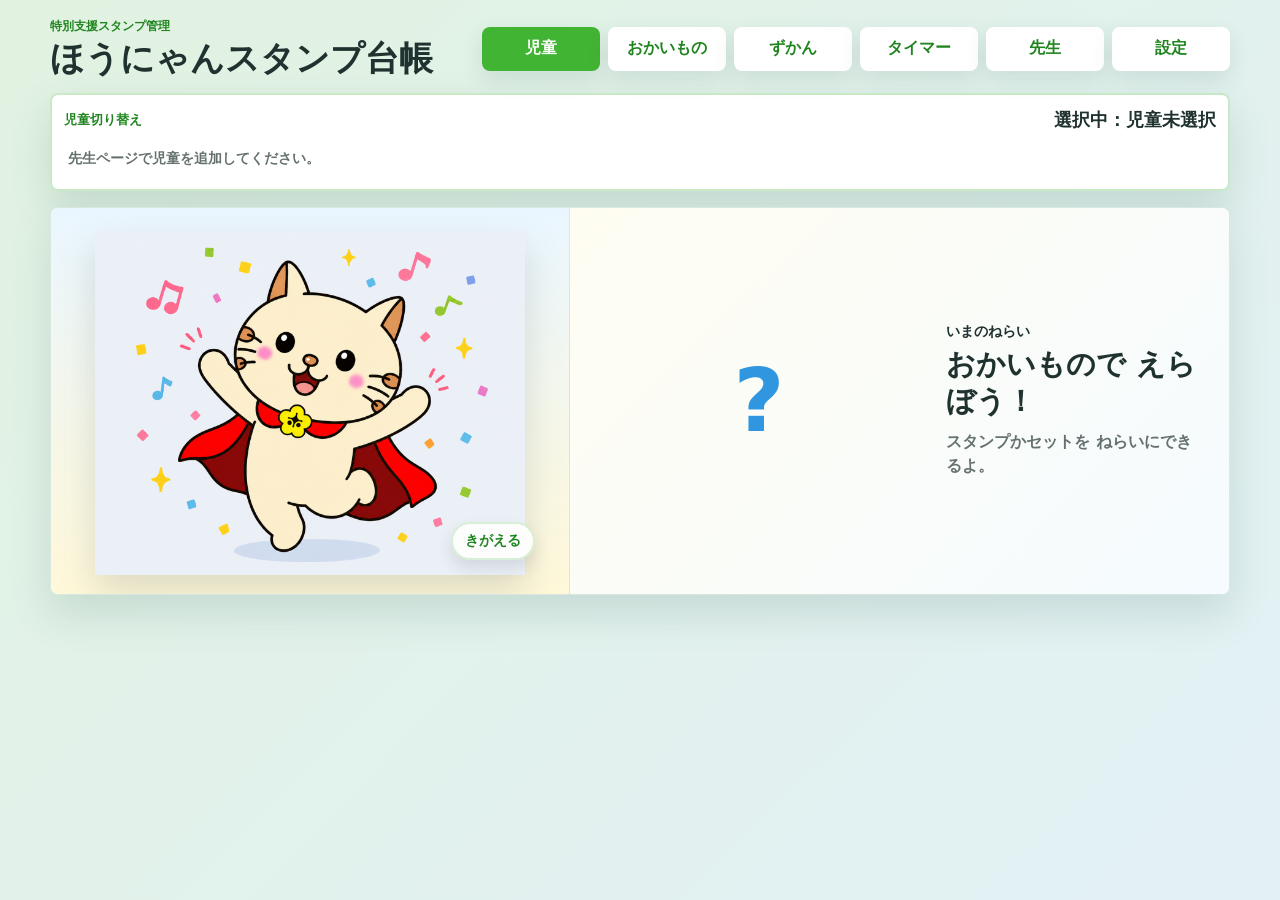
==== スタンプ/index.html @ 9b0dbc0c "Use full space for reward previews" ====
<!doctype html>
<html lang="ja">
  <head>
    <meta charset="utf-8">
    <meta name="viewport" content="width=device-width, initial-scale=1">
    <title>ほうにゃんスタンプ台帳</title>
    <link rel="stylesheet" href="styles.css?v=reward-goal-v4">
  </head>
  <body>
    <div class="app-shell">
      <header class="topbar">
        <div>
          <p class="eyebrow">特別支援スタンプ管理</p>
          <h1>ほうにゃんスタンプ台帳</h1>
        </div>
        <div class="top-actions" aria-label="ページ切り替え">
          <button class="page-tab is-active" type="button" data-view-button="child">児童</button>
          <button class="page-tab" type="button" data-view-button="shop">おかいもの</button>
          <button class="page-tab" type="button" data-view-button="book">ずかん</button>
          <button class="page-tab" type="button" data-view-button="timer">タイマー</button>
          <button class="page-tab" type="button" data-view-button="teacher">先生</button>
          <button class="page-tab" type="button" data-view-button="settings">設定</button>
        </div>
      </header>

      <div class="student-switcher" aria-label="児童切り替え">
        <div class="switch-status">
          <span>児童切り替え</span>
          <strong id="currentStudentLabel">選択中：児童未選択</strong>
        </div>
        <div class="student-tab-list" id="studentSwitchList" role="tablist" aria-label="児童を選択"></div>
      </div>

      <main>
        <section class="view is-active child-page" data-view="child" aria-label="児童ページ">
          <div class="child-grid">
            <section class="hero-panel child-hero">
              <div class="hounyan-stage">
                <button class="hounyan-change-button" type="button" id="childHounyanButton" aria-label="かぶりものをえらぶ">
                  <img src="assets/hounyan-home.png" alt="ほうにゃん" class="hounyan-image" id="childHounyanImage">
                </button>
              </div>
              <section class="reward-goal-card" id="childRewardGoal" aria-label="いまのねらい"></section>
            </section>
          </div>

          <section class="detail-panel child-detail" id="childStudentDetail" hidden>
            <div class="section-head detail-head">
              <div>
                <p class="eyebrow">いまのシート</p>
                <h2 id="childSelectedName">未選択</h2>
              </div>
            </div>

            <div class="score-row child-score-row">
              <div class="score-box">
                <span><ruby>今<rt>いま</rt></ruby>までに<ruby>集<rt>あつ</rt></ruby>めたスタンプ</span>
                <strong id="childTotal">0</strong>
              </div>
              <div class="score-box">
                <span><ruby>使<rt>つか</rt></ruby>えるシート</span>
                <strong id="childAvailableSheets">0</strong>
              </div>
              <div class="score-box">
                <span>いまのシート</span>
                <strong id="childCurrentSheetCount">0/20</strong>
              </div>
              <div class="score-box">
                <span>あと</span>
                <strong id="childRemainingText">20こ</strong>
              </div>
            </div>

            <div class="child-level-card">
              <div>
                <span class="level-label">ほうにゃんレベル</span>
                <strong id="childLevelName">Lv.1 いつものほうにゃん</strong>
                <p id="childLevelRequirement">あと20こで小さな紙の王冠</p>
                <div class="level-progress" aria-hidden="true">
                  <span id="childLevelProgressBar"></span>
                </div>
                <small id="childLevelProgressText">0/20こ</small>
              </div>
              <div id="childNextLevelPreview" class="mystery-level-preview" role="img" aria-label="つぎのかぶりものはひみつ">?</div>
            </div>

            <div class="next-unlock-banner" id="childNextUnlock">
              <span>つぎのもくひょう</span>
              <strong>あと0こでスタンプかいほう！</strong>
            </div>

            <div class="sheet-head">
              <h3 id="childSheetTitle">シート 1</h3>
              <p id="childSheetProgress">あと20こでシートがいっぱい</p>
            </div>
            <div class="stamp-sheet" id="childSheetGrid" aria-label="20こスタンプシート"></div>

            <div class="sheet-album-summary">
              <div>
                <p class="eyebrow">がんばりアルバム</p>
                <strong><span id="childCompletedSheets">0</span>まい できたよ！</strong>
              </div>
              <button class="soft-button" type="button" id="openSheetAlbumButton">シートをみる</button>
            </div>

            <div class="child-stamp-area">
              <section>
                <div class="section-head compact">
                  <div>
                    <p class="eyebrow">スタンプ</p>
                    <h3><ruby>押<rt>お</rt></ruby>すスタンプをえらぶ</h3>
                  </div>
                </div>
                <button class="primary-button wide stamp-press-button" type="button" id="childAddStampButton">スタンプをおす</button>
              </section>
            </div>
          </section>
        </section>

        <section class="view shop-page" data-view="shop" aria-labelledby="shop-title">
          <div class="shop-grid">
            <section class="hero-panel shop-summary">
              <div class="shop-hero-top">
                <div>
                  <p class="eyebrow">ごほうび</p>
                  <h2 id="shop-title"><ruby>お買い物<rt>おかいもの</rt></ruby></h2>
                </div>
                <img src="assets/hounyan-home.png" alt="ほうにゃん" class="shop-hounyan" id="shopHounyanImage">
              </div>
              <label>
                <ruby>児童<rt>じどう</rt></ruby>をえらぶ
                <select id="shopStudentSelect" class="select"></select>
              </label>
              <div class="shop-wallet">
                <div class="shop-wallet-main">
                  <span><ruby>使<rt>つか</rt></ruby>えるシート</span>
                  <strong id="shopAvailableSheets">0</strong>
                </div>
                <div class="shop-wallet-sub">
                  <span><ruby>児童<rt>じどう</rt></ruby></span>
                  <strong id="shopSelectedName">未選択</strong>
                </div>
                <div class="shop-wallet-sub">
                  <span><ruby>完成<rt>かんせい</rt></ruby>シート</span>
                  <strong id="shopCompletedSheets">0</strong>
                </div>
              </div>
            </section>

            <section class="work-panel">
              <div class="section-head">
                <div>
                  <p class="eyebrow">景品</p>
                  <h2>景品をえらぶ</h2>
                </div>
              </div>
              <div id="shopRewards" class="reward-list shop-prize-list"></div>
            </section>

            <section class="work-panel shop-stamp-panel">
              <div class="section-head">
                <div>
                  <p class="eyebrow">スタンプ</p>
                  <h2>スタンプを買う</h2>
                </div>
              </div>
              <div id="shopStampRewards" class="stamp-shop-list"></div>
            </section>
          </div>
        </section>

        <section class="view stamp-book-page" data-view="book" aria-labelledby="stamp-book-title">
          <section class="hero-panel stamp-book-hero">
            <div>
              <p class="eyebrow">スタンプずかん</p>
              <h2 id="stamp-book-title">あつめた スタンプ</h2>
              <p id="stampBookLead">じどうを えらぶと、あつめた スタンプが みられるよ</p>
            </div>
            <div class="stamp-book-total" aria-label="あつめたスタンプの数">
              <strong id="stampBookOwnedCount">0</strong>
              <span>/ <span id="stampBookTotalCount">0</span> こ</span>
            </div>
          </section>

          <section class="work-panel">
            <div class="section-head">
              <div>
                <p class="eyebrow">コレクション</p>
                <h2>スタンプセット</h2>
              </div>
            </div>
            <div id="stampBookSetList" class="stamp-book-set-list"></div>
          </section>
        </section>

        <section class="view timer-page" data-view="timer" aria-labelledby="timer-title">
          <div class="timer-grid">
            <section class="hero-panel timer-hero">
              <div>
                <p class="eyebrow">タイマー</p>
                <h2 id="timer-title">じかんをきめる</h2>
              </div>
              <div class="timer-cheer" id="timerCheerText">ほうにゃんもいっしょに見てるよ</div>
              <div class="timer-hounyan-scene">
                <img src="assets/hounyan-home.png" alt="ほうにゃん" class="timer-hounyan timer-hounyan-default">
                <img src="assets/timer-hounyan/study-writing-01.png" alt="" aria-hidden="true" class="timer-hounyan timer-hounyan-study timer-hounyan-study-1">
                <img src="assets/timer-hounyan/study-writing-02.png" alt="" aria-hidden="true" class="timer-hounyan timer-hounyan-study timer-hounyan-study-2">
                <img src="assets/timer-hounyan/study-writing-03.png" alt="" aria-hidden="true" class="timer-hounyan timer-hounyan-study timer-hounyan-study-3">
                <img src="assets/timer-hounyan/break-01-stretch.png" alt="" aria-hidden="true" class="timer-hounyan timer-hounyan-break timer-hounyan-break-1">
                <img src="assets/timer-hounyan/break-02-water.png" alt="" aria-hidden="true" class="timer-hounyan timer-hounyan-break timer-hounyan-break-2">
                <img src="assets/timer-hounyan/break-03-ready.png" alt="" aria-hidden="true" class="timer-hounyan timer-hounyan-break timer-hounyan-break-3">
              </div>
            </section>

            <section class="work-panel timer-panel">
              <div class="timer-display">
                <div class="timer-ring" id="timerRing" aria-hidden="true">
                  <div class="timer-ring-inner">
                    <strong id="timerTime">05:00</strong>
                    <span id="timerStatus">じゅんびOK</span>
                  </div>
                </div>
              </div>

              <div class="timer-mode-choice" aria-label="タイマーの種類">
                <button class="timer-mode-button is-selected" type="button" data-timer-mode="study">べんきょう</button>
                <button class="timer-mode-button" type="button" data-timer-mode="play">きゅうけい</button>
              </div>

              <div class="timer-presets" aria-label="時間プリセット">
                <button class="soft-button" type="button" data-timer-preset="60">1分</button>
                <button class="soft-button" type="button" data-timer-preset="180">3分</button>
                <button class="soft-button" type="button" data-timer-preset="300">5分</button>
                <button class="soft-button" type="button" data-timer-preset="600">10分</button>
              </div>

              <div class="timer-inputs">
                <label>
                  分
                  <input id="timerMinutes" type="number" min="0" max="99" step="1" value="5">
                </label>
                <label>
                  秒
                  <input id="timerSeconds" type="number" min="0" max="59" step="1" value="0">
                </label>
                <button class="soft-button" type="button" id="timerSetButton">セット</button>
              </div>

              <div class="timer-actions">
                <button class="primary-button" type="button" id="timerStartButton">スタート</button>
                <button class="soft-button" type="button" id="timerPauseButton">一時停止</button>
                <button class="danger-button" type="button" id="timerResetButton">リセット</button>
              </div>
            </section>
          </div>
        </section>

        <section class="view teacher-page" data-view="teacher" aria-labelledby="teacher-title">
          <div class="teacher-grid">
            <section class="teacher-hub">
              <div>
                <p class="eyebrow">先生ページ</p>
                <h2 id="teacher-title">操作メニュー</h2>
              </div>
              <div class="teacher-tab-list" role="group" aria-label="先生ページの操作を切り替え">
                <button class="teacher-tab is-active" type="button" aria-pressed="true" data-teacher-tab-button="students">児童とスタンプ</button>
                <button class="teacher-tab" type="button" aria-pressed="false" data-teacher-tab-button="rewards">景品・交換</button>
                <button class="teacher-tab" type="button" aria-pressed="false" data-teacher-tab-button="stamps">スタンプ設定</button>
                <button class="teacher-tab" type="button" aria-pressed="false" data-teacher-tab-button="data">データ</button>
              </div>
            </section>

            <section class="work-panel" data-teacher-tab-panel="students">
              <div class="section-head">
                <div>
                  <p class="eyebrow">先生ページ</p>
                  <h2>児童管理</h2>
                </div>
              </div>
              <form id="studentForm" class="form-grid">
                <input type="hidden" id="studentId">
                <label class="field">
                  <span>名前</span>
                  <input id="studentName" type="text" autocomplete="off" required placeholder="例: 山田さん">
                </label>
                <label class="field">
                  <span>メモ</span>
                  <input id="studentNote" type="text" autocomplete="off" placeholder="例: 3年 / Aグループ">
                </label>
                <button class="primary-button wide" type="submit">保存</button>
              </form>
              <div class="test-student-create">
                <div>
                  <p class="eyebrow">動作テスト用</p>
                  <p>制限なしで試せて、児童数やスタンプ合計には入りません。</p>
                </div>
                <button class="soft-button" type="button" id="createTestStudentButton">テスト児童をつくる</button>
              </div>
              <div class="student-list teacher-student-list" id="teacherStudentList"></div>
            </section>

            <section class="detail-panel teacher-detail" id="teacherStudentDetail" data-teacher-tab-panel="students" hidden>
              <div class="section-head detail-head">
                <div>
                  <p class="eyebrow">児童詳細</p>
                  <h2 id="selectedStudentName">未選択</h2>
                </div>
                <div class="detail-actions">
                  <button class="soft-button" type="button" id="editStudentButton">編集</button>
                  <button class="danger-button" type="button" id="deleteStudentButton">削除</button>
                </div>
              </div>

              <div class="score-row">
                <div class="score-box">
                  <span>今までに集めたスタンプ</span>
                  <strong id="selectedTotal">0</strong>
                </div>
                <div class="score-box">
                  <span>使えるシート</span>
                  <strong id="selectedAvailable">0</strong>
                </div>
                <div class="score-box">
                  <span>ほうにゃんLv.</span>
                  <strong id="selectedLevel">1</strong>
                </div>
                <div class="score-box">
                  <span>次のレベル</span>
                  <strong id="nextLevelText">あと5</strong>
                </div>
              </div>

              <div class="level-current-card">
                <img src="assets/hounyan-home.png" alt="ほうにゃん" id="teacherLevelImage">
                <div>
                  <p class="eyebrow">ほうにゃんレベル</p>
                  <strong id="teacherLevelName">Lv.1 いつものほうにゃん</strong>
                  <span id="teacherLevelRequirement">次の条件を確認します</span>
                </div>
              </div>

              <div class="sheet-head">
                <h3 id="teacherSheetTitle">シート 1</h3>
                <p id="teacherSheetProgress">あと20個でシートが埋まります</p>
              </div>
              <div class="stamp-sheet teacher-sheet" id="teacherSheetGrid" aria-label="20個スタンプシート"></div>

              <div class="stamp-workbench">
                <section>
                  <div class="section-head compact">
                    <div>
                      <p class="eyebrow">スタンプ</p>
                      <h3>プリント1枚できたら押す</h3>
                    </div>
                  </div>
                  <button class="primary-button wide stamp-press-button" type="button" id="addStampButton">スタンプを押す</button>
                  <label class="field">
                    <span>一気に押す数</span>
                    <input id="teacherStampBatchCount" type="number" min="1" max="20" step="1" value="1">
                  </label>
                  <label class="field">
                    <span>メモ</span>
                    <input id="stampMemo" type="text" placeholder="例: 国語プリント、計算プリント">
                  </label>
                </section>

                <section>
                  <div class="section-head compact">
                    <div>
                      <p class="eyebrow">履歴</p>
                      <h3>最近の記録</h3>
                    </div>
                  </div>
                  <div class="history-list" id="historyList"></div>
                </section>
              </div>
            </section>

            <section class="work-panel prize-settings-panel" data-teacher-tab-panel="rewards">
              <div class="section-head">
                <div>
                  <p class="eyebrow">景品設定</p>
                  <h2>景品の追加・編集</h2>
                </div>
              </div>
              <form id="prizeForm" class="form-grid prize-form">
                <input id="prizeId" type="hidden">
                <label>
                  景品名
                  <input id="prizeName" type="text" placeholder="例: シール 1枚" required>
                </label>
                <label>
                  必要なシート数
                  <input id="prizeCostSheets" type="number" min="1" step="1" value="1" required>
                </label>
                <label>
                  説明
                  <input id="prizeDescription" type="text" placeholder="例: 使えるシート1枚と交換します。">
                </label>
                <label class="check-row">
                  <input id="prizeEnabled" type="checkbox" checked>
                  買い物ページに表示する
                </label>
                <div class="form-actions">
                  <button class="primary-button" type="submit">景品を保存</button>
                  <button class="soft-button" type="button" id="clearPrizeForm">新規入力</button>
                </div>
              </form>
              <div id="prizeSettingsList" class="reward-list"></div>
            </section>

            <section class="work-panel" data-teacher-tab-panel="rewards">
              <div class="section-head">
                <div>
                  <p class="eyebrow">解放</p>
                  <h2>スタンプ解放状況</h2>
                </div>
              </div>
              <div class="rewards-grid teacher-rewards-grid">
                <section>
                  <h3>今までに集めたスタンプで解放</h3>
                  <div id="unlockRewards" class="reward-list"></div>
                </section>
                <section>
                  <h3>着せ替え</h3>
                  <div class="mascot-upgrade is-disabled">
                    <img src="assets/hounyan-home.png" alt="ほうにゃん" class="mini-hounyan">
                    <div>
                      <p>使用不可</p>
                      <span>着せ替えはまだ解禁していません。</span>
                    </div>
                  </div>
                </section>
              </div>
            </section>

            <section class="work-panel" data-teacher-tab-panel="rewards">
              <div class="section-head">
                <div>
                  <p class="eyebrow">交換履歴</p>
                  <h2>交換済みシート</h2>
                </div>
              </div>
              <div id="redemptionList" class="redemption-list"></div>
            </section>

            <section class="work-panel" data-teacher-tab-panel="data">
              <div class="section-head">
                <div>
                  <p class="eyebrow">データ</p>
                  <h2>バックアップ</h2>
                </div>
              </div>
              <div class="backup-actions">
                <button class="soft-button" type="button" id="exportButton">JSONを書き出す</button>
                <label class="file-button">
                  JSONを読み込む
                  <input id="importInput" type="file" accept="application/json">
                </label>
              </div>
              <div class="auto-backup-box">
                <div>
                  <p class="eyebrow">自動バックアップ</p>
                  <h3>保存履歴</h3>
                  <p class="hint" id="autoBackupStatus">保存すると自動でバックアップを作成します。</p>
                </div>
                <button class="soft-button" type="button" id="createAutoBackupButton">今すぐバックアップ</button>
              </div>
              <div id="autoBackupList" class="auto-backup-list"></div>
              <p class="hint">保存はこのPCのブラウザ内です。ブラウザのデータを削除すると自動バックアップも消えるため、大事な節目ではJSONを書き出してください。</p>
            </section>

            <section class="work-panel stamp-assets-panel" data-teacher-tab-panel="stamps">
              <div class="section-head">
                <div>
                  <p class="eyebrow">スタンプ画像</p>
                  <h2>解放条件</h2>
                </div>
              </div>
              <form id="stampAssetForm" class="form-grid stamp-asset-form">
                <input id="stampAssetId" type="hidden">
                <label>
                  スタンプ名
                  <input id="stampAssetName" type="text" placeholder="例: すばらしい" required>
                </label>
                <label>
                  解放方法
                  <select id="stampAssetUnlockMode" class="select">
                    <option value="count">累計スタンプ数で解放</option>
                    <option value="purchase">シートで購入</option>
                  </select>
                </label>
                <label>
                  解放する累計スタンプ数
                  <input id="stampAssetUnlockAt" type="number" min="0" step="1" value="20" required>
                </label>
                <label>
                  購入に必要なシート数
                  <input id="stampAssetShopPriceSheets" type="number" min="1" step="1" value="1" required>
                </label>
                <label class="check-row">
                  <input id="stampAssetVisible" type="checkbox" checked>
                  <span>児童ページ・おかいものページに表示する</span>
                </label>
                <label class="file-button stamp-file-button">
                  画像を選ぶ
                  <input id="stampAssetImage" type="file" accept="image/*">
                </label>
                <div class="form-actions">
                  <button class="primary-button" type="submit">スタンプを保存</button>
                  <button class="soft-button" type="button" id="clearStampAssetForm">新規入力</button>
                </div>
                <p class="hint">追加した画像は自動で小さくして、このブラウザ内に保存します。別端末で使う時はJSONを書き出してください。</p>
              </form>
              <div id="stampAssetsList" class="asset-list"></div>
            </section>

            <section class="work-panel stamp-sets-panel" data-teacher-tab-panel="stamps">
              <div class="section-head">
                <div>
                  <p class="eyebrow">スタンプセット</p>
                  <h2>セットで売るスタンプ</h2>
                </div>
              </div>
              <form id="stampSetForm" class="form-grid stamp-set-form">
                <input id="stampSetId" type="hidden">
                <label>
                  セットの名前
                  <input id="stampSetName" type="text" placeholder="例: でんしゃセット" required>
                </label>
                <label>
                  買うのに必要なシート
                  <input id="stampSetPriceSheets" type="number" min="1" step="1" value="1" required>
                </label>
                <label class="check-row">
                  <input id="stampSetVisible" type="checkbox" checked>
                  <span>おかいものページに表示する</span>
                </label>
                <label class="file-button stamp-file-button stamp-set-file-button">
                  スタンプ画像をまとめて選ぶ
                  <input id="stampSetImages" type="file" accept="image/*" multiple>
                </label>
                <div id="stampSetMembersDraft" class="stamp-set-draft"></div>
                <div class="form-actions">
                  <button class="primary-button" type="submit">スタンプセットを保存</button>
                  <button class="soft-button" type="button" id="clearStampSetForm">新規入力</button>
                </div>
                <p class="hint">画像を選ぶと、ファイル名をもとにスタンプ名が入ります。名前はあとから変えられます。</p>
              </form>
              <div id="stampSetsList" class="stamp-sets-list"></div>
            </section>
          </div>
        </section>

        <section class="view settings-page" data-view="settings" aria-labelledby="settings-title">
          <div class="settings-grid">
            <section class="work-panel level-settings-panel">
              <div class="section-head">
                <div>
                  <p class="eyebrow">先生用設定</p>
                  <h2 id="settings-title">ほうにゃんレベル設定</h2>
                </div>
                <button class="soft-button compact-button" type="button" id="resetLevelRulesButton">既定に戻す</button>
              </div>

              <form id="levelRuleForm" class="form-grid level-rule-form">
                <label>
                  レベル
                  <select id="levelRuleLevel" class="select"></select>
                </label>
                <label>
                  かぶりもの名
                  <input id="levelRuleName" type="text" required>
                </label>
                <label>
                  必要な完成シート数
                  <input id="levelRuleRequiredSheets" type="number" min="0" step="1" value="0" required>
                </label>
                <label>
                  画像パス
                  <input id="levelRuleImage" type="text" placeholder="assets/hounyan-levels/hounyan-lv02-paper-crown.png">
                </label>
                <button class="primary-button wide" type="submit">レベル条件を保存</button>
                <p class="hint">Lv.1は0シート固定です。画像を追加したら、ここに画像パスを入れると表示を差し替えられます。</p>
              </form>

              <div id="levelRulesList" class="level-rule-list"></div>
            </section>
          </div>
        </section>
      </main>
    </div>

    <div class="preview-layer" id="stampCountLayer" hidden>
      <div class="preview-card" role="dialog" aria-modal="true" aria-labelledby="stampCountTitle">
        <div class="section-head compact">
          <div>
            <p class="eyebrow" id="stampCountStudent">スタンプ</p>
            <h2 id="stampCountTitle">いくつおす？</h2>
          </div>
        </div>
        <div class="count-picker" aria-label="押すスタンプの合計数">
          <button type="button" id="stampCountMinus" aria-label="スタンプを減らす">-</button>
          <output id="stampCountValue" aria-live="polite">0こ</output>
          <button type="button" id="stampCountPlus" aria-label="スタンプを増やす">+</button>
        </div>
        <p class="count-hint" id="stampCountHint">先に、全部で押す数を決めます。</p>
        <div class="preview-actions">
          <button class="soft-button" type="button" id="stampCountCancelButton">戻る</button>
          <button class="primary-button" type="button" id="stampCountNextButton">つぎへ</button>
        </div>
      </div>
    </div>

    <div class="preview-layer" id="stampPreviewLayer" hidden>
      <div class="preview-card" role="dialog" aria-modal="true" aria-labelledby="stampPreviewTitle">
        <div class="section-head compact">
          <div>
            <p class="eyebrow" id="stampPreviewStudent">スタンプ</p>
            <h2 id="stampPreviewTitle">押すスタンプを選ぶ</h2>
          </div>
        </div>
        <div class="stamp-preview-tabs" id="stampPreviewTabs" role="tablist" aria-label="スタンプのセット"></div>
        <div class="stamp-preview-random">
          <button class="soft-button compact-button" type="button" id="stampPreviewRandomButton">ランダムにえらぶ</button>
        </div>
        <div class="preview-list" id="stampPreviewList"></div>
        <p class="preview-total" id="stampPreviewTotal">合計 0こ</p>
        <div class="preview-actions">
          <button class="soft-button" type="button" id="stampPreviewCancelButton">戻る</button>
          <button class="primary-button" type="button" id="stampPreviewConfirmButton">まとめて押す</button>
        </div>
      </div>
    </div>

    <div class="confirm-layer" id="exchangeConfirmLayer" hidden>
      <div class="confirm-card" role="dialog" aria-modal="true" aria-labelledby="exchangeConfirmTitle">
        <p class="eyebrow">シート交換</p>
        <h2 id="exchangeConfirmTitle">こうかんする？</h2>
        <p id="exchangeConfirmMessage">使えるシートを使って交換します。</p>
        <div class="confirm-actions">
          <button class="soft-button" type="button" id="exchangeCancelButton">やめる</button>
          <button class="primary-button" type="button" id="exchangeConfirmButton">こうかんする</button>
        </div>
      </div>
    </div>

    <div class="preview-layer" id="hounyanClosetLayer" hidden>
      <div class="preview-card hounyan-closet-card" role="dialog" aria-modal="true" aria-labelledby="hounyanClosetTitle">
        <div class="section-head compact">
          <div>
            <p class="eyebrow" id="hounyanClosetStudent">ほうにゃん</p>
            <h2 id="hounyanClosetTitle">かぶりものをえらぶ</h2>
          </div>
        </div>
        <div class="hounyan-closet-list" id="hounyanClosetList"></div>
        <div class="preview-actions single">
          <button class="primary-button" type="button" id="hounyanClosetCloseButton">とじる</button>
        </div>
      </div>
    </div>

    <div class="preview-layer" id="sheetAlbumLayer" hidden>
      <div class="preview-card sheet-album-card" role="dialog" aria-modal="true" aria-labelledby="sheetAlbumTitle">
        <div class="section-head compact">
          <div>
            <p class="eyebrow" id="sheetAlbumStudent">がんばり</p>
            <h2 id="sheetAlbumTitle">がんばりアルバム</h2>
          </div>
        </div>
        <p class="sheet-album-intro" id="sheetAlbumSummary">できあがったシートがここにならぶよ。</p>
        <div class="sheet-album-list" id="sheetAlbumList"></div>
        <div class="preview-actions single">
          <button class="primary-button" type="button" id="sheetAlbumCloseButton">とじる</button>
        </div>
      </div>
    </div>

    <div class="animation-layer" id="hounyanAnimationLayer" hidden>
      <div class="animation-card" id="animationCard" role="dialog" aria-modal="true" aria-labelledby="animationTitle">
        <div class="animation-burst" aria-hidden="true"></div>
        <div class="animation-confetti" aria-hidden="true">
          <span></span><span></span><span></span><span></span><span></span><span></span>
          <span></span><span></span><span></span><span></span><span></span><span></span>
        </div>
        <img id="animationHounyan" src="assets/hounyan-home.png" alt="ほうにゃん" class="animation-hounyan">
        <img id="animationFeatureImage" src="" alt="" class="animation-feature-image" hidden>
        <div class="animation-stamp-gallery" id="animationStampGallery" aria-label="新しく使えるスタンプ" hidden></div>
        <div class="animation-milestone" id="animationMilestone" hidden>
          <strong id="animationMilestoneValue"></strong>
          <span id="animationMilestoneLabel"></span>
        </div>
        <p class="eyebrow" id="animationEyebrow">ほうにゃん</p>
        <h2 id="animationTitle">シート完成！</h2>
        <p id="animationMessage">20こあつまったよ。</p>
        <button class="primary-button wide" type="button" id="animationCloseButton">OK</button>
      </div>
    </div>

    <div class="toast" id="toast" role="status" aria-live="polite"></div>

    <script src="app.js?v=reward-goal-v4"></script>
  </body>
</html>
---- スタンプ/styles.css ----
:root {
  color-scheme: light;
  --ink: #20322f;
  --muted: #65716f;
  --line: #d8e7df;
  --panel: #ffffff;
  --panel-soft: #f4fbf8;
  --green: #42b433;
  --green-deep: #20851f;
  --blue: #2f96df;
  --pink: #f05a91;
  --yellow: #f7c600;
  --danger: #d94e48;
  --paper: #fffdf4;
  --shadow: 0 18px 42px rgba(36, 84, 76, 0.15);
  --radius: 8px;
  font-family: "BIZ UDPGothic", "Yu Gothic UI", "Meiryo", system-ui, sans-serif;
}

* {
  box-sizing: border-box;
}

body {
  margin: 0;
  min-height: 100vh;
  background:
    linear-gradient(135deg, rgba(66, 180, 51, 0.12), rgba(47, 150, 223, 0.1)),
    #f7fbf9;
  color: var(--ink);
}

button,
input,
select {
  font: inherit;
}

button {
  cursor: pointer;
}

h1,
h2,
h3,
p {
  margin: 0;
}

h1 {
  font-size: clamp(1.45rem, 3vw, 2.1rem);
  line-height: 1.2;
}

h2 {
  font-size: 1.25rem;
  line-height: 1.35;
}

h3 {
  font-size: 1rem;
  line-height: 1.35;
}

ruby {
  ruby-position: over;
}

rt {
  color: var(--muted);
  font-size: 0.56em;
  font-weight: 800;
}

.app-shell {
  width: min(1180px, calc(100vw - 32px));
  margin: 0 auto;
  padding: 18px 0 32px;
}

.topbar {
  display: flex;
  justify-content: space-between;
  align-items: center;
  gap: 16px;
  margin-bottom: 18px;
}

.eyebrow {
  color: var(--green-deep);
  font-size: 0.78rem;
  font-weight: 800;
  letter-spacing: 0;
  margin-bottom: 4px;
}

.top-actions {
  display: flex;
  gap: 8px;
}

.icon-button,
.page-tab,
.teacher-tab,
.primary-button,
.soft-button,
.danger-button,
.file-button {
  border: 0;
  border-radius: var(--radius);
  min-height: 44px;
  font-weight: 800;
  transition: transform 0.16s ease, box-shadow 0.16s ease, background 0.16s ease;
}

.icon-button {
  width: 48px;
  background: var(--panel);
  color: var(--green-deep);
  box-shadow: 0 8px 22px rgba(36, 84, 76, 0.12);
  font-size: 1rem;
}

.page-tab {
  min-width: 118px;
  padding: 0 18px;
  background: var(--panel);
  color: var(--green-deep);
  box-shadow: 0 8px 22px rgba(36, 84, 76, 0.12);
  font-size: 1rem;
}

.icon-button.is-active,
.icon-button:hover,
.page-tab.is-active,
.page-tab:hover,
.primary-button {
  background: var(--green);
  color: #fff;
}

.page-tab.is-active {
  background: var(--green);
  color: #fff;
}

.primary-button {
  padding: 0 18px;
  box-shadow: 0 10px 22px rgba(66, 180, 51, 0.22);
}

.soft-button,
.file-button {
  display: inline-flex;
  align-items: center;
  justify-content: center;
  padding: 0 16px;
  background: #e8f6ed;
  color: var(--green-deep);
}

.danger-button {
  padding: 0 14px;
  background: #ffe9e7;
  color: var(--danger);
}

.wide {
  width: 100%;
}

button:hover,
.file-button:hover {
  transform: translateY(-1px);
}

button:disabled {
  cursor: not-allowed;
  filter: grayscale(0.25);
  opacity: 0.62;
  transform: none;
}

.student-switcher {
  display: grid;
  gap: 10px;
  margin: -4px 0 16px;
  padding: 12px;
  border: 2px solid rgba(66, 180, 51, 0.28);
  border-radius: var(--radius);
  background: rgba(255, 255, 255, 0.94);
  box-shadow: var(--shadow);
}

.switch-status {
  display: flex;
  align-items: center;
  justify-content: space-between;
  gap: 12px;
}

.switch-status span {
  color: var(--green-deep);
  font-size: 0.82rem;
  font-weight: 900;
}

.switch-status strong {
  min-width: 0;
  overflow: hidden;
  text-overflow: ellipsis;
  white-space: nowrap;
  font-size: 1.14rem;
}

.student-tab-list {
  display: flex;
  gap: 8px;
  overflow-x: auto;
  overscroll-behavior-x: contain;
  padding: 2px 2px 8px;
  scroll-snap-type: x proximity;
  scrollbar-width: thin;
}

.student-tab-button {
  flex: 0 0 auto;
  display: flex;
  align-items: center;
  justify-content: center;
  gap: 8px;
  min-width: 132px;
  min-height: 54px;
  padding: 8px 12px;
  border: 2px solid var(--line);
  border-radius: var(--radius);
  background: #fff;
  color: var(--ink);
  scroll-snap-align: start;
}

.student-tab-button strong {
  min-width: 0;
  overflow: hidden;
  text-overflow: ellipsis;
  white-space: nowrap;
  font-size: 1rem;
}

.student-tab-button span {
  flex: 0 0 auto;
  padding: 2px 7px;
  border-radius: 999px;
  background: var(--panel-soft);
  color: var(--green-deep);
  font-size: 0.76rem;
  font-weight: 900;
}

.student-tab-button.is-selected {
  border-color: var(--green);
  background: var(--green);
  color: #fff;
  box-shadow: 0 0 0 3px rgba(66, 180, 51, 0.16);
}

.student-tab-button.is-selected span {
  background: rgba(255, 255, 255, 0.22);
  color: #fff;
}

.student-tab-button.is-test {
  border-color: rgba(47, 150, 223, 0.42);
  background: #f1faff;
}

.student-tab-button.is-selected.is-test {
  border-color: var(--green);
  background: var(--green);
}

.switch-empty {
  padding: 4px 2px 0;
  font-weight: 800;
}

.view {
  display: none;
}

.view.is-active {
  display: block;
}

.child-grid,
.shop-grid,
.settings-grid,
.teacher-grid,
.stamp-workbench,
.score-row,
.hero-stats {
  display: grid;
  gap: 16px;
}

.child-grid {
  grid-template-columns: minmax(0, 1fr);
  align-items: stretch;
}

.shop-grid {
  grid-template-columns: minmax(300px, 0.72fr) minmax(420px, 1.28fr);
  align-items: start;
}

.timer-grid {
  display: grid;
  grid-template-columns: minmax(260px, 0.72fr) minmax(360px, 1.28fr);
  gap: 16px;
  align-items: stretch;
}

.shop-stamp-panel {
  grid-column: 1 / -1;
}

.teacher-grid {
  grid-template-columns: minmax(300px, 0.75fr) minmax(420px, 1.25fr);
  align-items: start;
}

.settings-grid {
  grid-template-columns: minmax(0, 1fr);
}

.teacher-hub,
.teacher-grid > [data-teacher-tab-panel]:not([data-teacher-tab-panel="students"]) {
  grid-column: 1 / -1;
}

.teacher-hub {
  display: flex;
  align-items: end;
  justify-content: space-between;
  gap: 18px;
  padding: 16px;
  border: 1px solid var(--line);
  border-radius: var(--radius);
  background: rgba(255, 255, 255, 0.92);
  box-shadow: var(--shadow);
}

.teacher-tab-list {
  display: flex;
  flex-wrap: wrap;
  justify-content: flex-end;
  gap: 6px;
}

.teacher-tab {
  padding: 0 14px;
  background: #edf7f0;
  color: var(--green-deep);
}

.teacher-tab:hover,
.teacher-tab.is-active {
  background: var(--green);
  color: #fff;
}

[data-teacher-tab-panel] {
  display: none;
}

[data-teacher-tab-panel].is-active {
  display: block;
}

[data-teacher-tab-panel][hidden] {
  display: none !important;
}

.teacher-grid > .teacher-detail {
  margin-top: 0;
}

.stamp-workbench {
  grid-template-columns: minmax(260px, 0.9fr) minmax(300px, 1.1fr);
}

.hero-panel,
.work-panel,
.detail-panel {
  background: rgba(255, 255, 255, 0.92);
  border: 1px solid var(--line);
  border-radius: var(--radius);
  box-shadow: var(--shadow);
}

.hero-panel {
  display: flex;
  flex-direction: column;
  overflow: hidden;
}

.child-hero {
  display: grid;
  grid-template-columns: minmax(300px, 0.88fr) minmax(360px, 1.12fr);
  min-height: 360px;
}

.child-hero .hounyan-stage {
  min-height: 360px;
}

.reward-goal-card {
  display: grid;
  grid-template-columns: minmax(0, 1.12fr) minmax(0, 0.88fr);
  align-items: center;
  gap: 22px;
  min-width: 0;
  padding: 24px;
  border-left: 1px solid var(--line);
  background: linear-gradient(135deg, #fffdf2, #f5fbff);
}

.reward-goal-card.is-ready {
  background: linear-gradient(135deg, #fff6cb, #effff1);
}

.reward-goal-preview {
  display: grid;
  place-items: center;
  width: 100%;
  min-height: 240px;
}

.reward-goal-stamp {
  width: min(100%, 250px);
  height: 250px;
  object-fit: contain;
}

.reward-goal-set-preview {
  display: grid;
  grid-template-columns: repeat(3, 1fr);
  gap: 10px;
  width: 100%;
}

.reward-goal-set-preview img {
  width: 100%;
  aspect-ratio: 1;
  object-fit: contain;
  border-radius: 7px;
  background: rgba(255, 255, 255, 0.72);
}

.reward-goal-placeholder {
  color: var(--blue);
  font-size: 5.5rem;
  font-weight: 900;
  line-height: 1;
}

.reward-goal-copy {
  min-width: 0;
}

.reward-goal-copy span {
  display: block;
  color: var(--green-dark);
  font-size: 0.86rem;
  font-weight: 900;
}

.reward-goal-copy strong {
  display: block;
  margin-top: 5px;
  overflow-wrap: anywhere;
  font-size: clamp(1.3rem, 2.3vw, 2.05rem);
  font-weight: 900;
  line-height: 1.25;
}

.reward-goal-copy p {
  margin-top: 10px;
  color: var(--muted);
  font-weight: 800;
  line-height: 1.55;
}

.hounyan-stage {
  position: relative;
  flex: 1;
  min-height: 320px;
  padding: 18px;
  background: linear-gradient(180deg, #eaf6ff, #fff8d9);
}

.hounyan-change-button {
  position: relative;
  display: grid;
  place-items: center;
  width: 100%;
  min-height: 100%;
  border: 0;
  background: transparent;
  cursor: pointer;
}

.hounyan-change-button::after {
  content: "きがえる";
  position: absolute;
  right: 16px;
  bottom: 16px;
  padding: 8px 12px;
  border: 2px solid rgba(66, 180, 51, 0.2);
  border-radius: 999px;
  background: rgba(255, 255, 255, 0.88);
  color: var(--green-deep);
  font-size: 0.86rem;
  font-weight: 900;
  box-shadow: 0 8px 16px rgba(32, 50, 47, 0.12);
}

.hounyan-change-button:focus-visible {
  outline: 4px solid rgba(47, 150, 223, 0.45);
  outline-offset: -8px;
}

.hounyan-change-button:hover .hounyan-image {
  transform: translateY(-3px) scale(1.01);
}

.hounyan-image {
  width: min(92%, 430px);
  max-height: 390px;
  object-fit: contain;
  display: block;
  margin: 4px auto 0;
  filter: drop-shadow(0 16px 18px rgba(45, 71, 69, 0.16));
  transition: transform 0.18s ease;
}

.hero-stats {
  grid-template-columns: repeat(3, 1fr);
  padding: 14px;
  background: var(--panel);
}

.hero-stats div,
.score-box {
  min-width: 0;
  padding: 12px;
  border-radius: var(--radius);
  background: var(--panel-soft);
  border: 1px solid var(--line);
}

.stat-label,
.score-box span {
  display: block;
  color: var(--muted);
  font-size: 0.78rem;
  font-weight: 800;
  line-height: 1.45;
}

.hero-stats strong,
.score-box strong {
  display: block;
  margin-top: 4px;
  font-size: 1.7rem;
  line-height: 1;
}

.work-panel,
.detail-panel {
  padding: 16px;
}

.child-detail,
.teacher-detail {
  margin-top: 16px;
}

.child-page .detail-panel {
  border: 2px solid rgba(66, 180, 51, 0.26);
}

.section-head {
  display: flex;
  align-items: center;
  justify-content: space-between;
  gap: 12px;
  margin-bottom: 14px;
}

.section-head.compact {
  margin-bottom: 10px;
}

.detail-head {
  align-items: flex-start;
}

.detail-actions {
  display: flex;
  gap: 8px;
}

.student-list,
.history-list,
.reward-list,
.asset-list,
.stamp-sets-list {
  display: grid;
  gap: 10px;
}

.teacher-student-list {
  margin-top: 14px;
}

.test-student-create {
  display: flex;
  align-items: center;
  justify-content: space-between;
  gap: 14px;
  margin-top: 14px;
  padding: 12px;
  border: 1px dashed rgba(47, 150, 223, 0.52);
  border-radius: var(--radius);
  background: #f1faff;
}

.test-student-create p:not(.eyebrow) {
  color: var(--muted);
  font-size: 0.84rem;
  font-weight: 800;
  line-height: 1.45;
}

.student-card,
.history-card,
.reward-card,
.asset-card,
.redemption-card {
  border: 1px solid var(--line);
  border-radius: var(--radius);
  background: #fff;
}

.student-card {
  display: grid;
  grid-template-columns: 1fr auto;
  gap: 12px;
  align-items: center;
  padding: 12px;
  text-align: left;
  width: 100%;
  color: var(--ink);
}

.child-student-list .student-card {
  min-height: 74px;
  border-width: 2px;
}

.student-card.is-test {
  border-color: rgba(47, 150, 223, 0.46);
  background: #f8fcff;
}

.student-card.is-selected {
  border-color: var(--green);
  box-shadow: 0 0 0 3px rgba(66, 180, 51, 0.14);
}

.student-name {
  display: block;
  font-weight: 900;
  font-size: 1.05rem;
}

.child-student-list .student-name {
  font-size: 1.18rem;
}

.test-student-badge {
  display: inline-flex;
  align-items: center;
  margin-left: 7px;
  padding: 2px 6px;
  border-radius: var(--radius);
  background: #dff2ff;
  color: #1a6ea8;
  font-size: 0.7rem;
  font-weight: 900;
  vertical-align: middle;
}

.student-meta,
.hint,
.history-card span,
.reward-card p,
.asset-card p,
.redemption-card p,
.empty-state,
.sheet-head p,
.mascot-upgrade span {
  color: var(--muted);
  font-size: 0.86rem;
  line-height: 1.5;
}

.score-row {
  grid-template-columns: repeat(4, 1fr);
  margin-bottom: 16px;
}

.child-score-row .score-box {
  min-height: 92px;
}

.child-level-card {
  display: grid;
  grid-template-columns: minmax(0, 1fr) 104px;
  gap: 14px;
  align-items: center;
  margin: 14px 0;
  padding: 16px;
  border: 2px solid rgba(47, 150, 223, 0.22);
  border-radius: var(--radius);
  background: linear-gradient(135deg, #ffffff, #eef7ff);
  box-shadow: 0 12px 24px rgba(47, 150, 223, 0.12);
}

.child-level-card .level-label {
  display: block;
  color: var(--blue);
  font-size: 0.82rem;
  font-weight: 900;
  line-height: 1.4;
}

.child-level-card strong {
  display: block;
  margin-top: 3px;
  font-size: clamp(1.18rem, 4vw, 1.55rem);
  line-height: 1.32;
}

.child-level-card p {
  margin-top: 6px;
  color: var(--ink);
  font-size: 1rem;
  font-weight: 900;
  line-height: 1.45;
}

.child-level-card small {
  display: block;
  margin-top: 5px;
  color: var(--muted);
  font-weight: 900;
}

.mystery-level-preview {
  display: grid;
  place-items: center;
  width: 104px;
  height: 104px;
  justify-self: end;
  padding: 6px;
  border: 2px dashed rgba(47, 150, 223, 0.45);
  border-radius: var(--radius);
  background:
    radial-gradient(circle at 30% 20%, rgba(255, 255, 255, 0.95), rgba(255, 255, 255, 0.18) 36%),
    linear-gradient(135deg, rgba(47, 150, 223, 0.15), rgba(255, 212, 71, 0.28));
  color: var(--blue);
  font-size: 3.5rem;
  font-weight: 1000;
  line-height: 1;
  box-shadow: inset 0 0 0 6px rgba(255, 255, 255, 0.55), 0 12px 20px rgba(47, 150, 223, 0.16);
}

.level-progress {
  height: 12px;
  margin-top: 10px;
  overflow: hidden;
  border-radius: 999px;
  background: #dfeef8;
}

.level-progress span {
  display: block;
  width: 0;
  height: 100%;
  border-radius: inherit;
  background: linear-gradient(90deg, var(--blue), var(--yellow));
  transition: width 0.25s ease;
}

.next-unlock-banner {
  display: grid;
  grid-template-columns: minmax(0, 1fr) 92px;
  gap: 12px;
  align-items: center;
  margin: 14px 0;
  padding: 16px;
  border: 2px solid rgba(66, 180, 51, 0.28);
  border-radius: var(--radius);
  background: linear-gradient(135deg, #ffffff, #e8f6ed);
  box-shadow: 0 12px 24px rgba(66, 180, 51, 0.12);
}

.next-unlock-banner span {
  color: var(--green-dark);
  font-size: 0.82rem;
  font-weight: 900;
}

.next-unlock-banner strong {
  display: block;
  color: var(--text);
  font-size: clamp(1.28rem, 4vw, 2rem);
  line-height: 1.25;
}

.next-unlock-preview {
  width: 88px;
  height: 88px;
  object-fit: contain;
  justify-self: end;
  padding: 6px;
  border: 1px solid rgba(66, 180, 51, 0.2);
  border-radius: var(--radius);
  background: rgba(255, 255, 255, 0.86);
  box-shadow: 0 8px 18px rgba(32, 50, 47, 0.12);
}

.next-unlock-banner.is-complete {
  grid-template-columns: 1fr;
  border-color: rgba(246, 192, 52, 0.52);
  background: linear-gradient(135deg, #ffffff, #fff7d7);
}

.sheet-head {
  display: flex;
  align-items: end;
  justify-content: space-between;
  gap: 12px;
  margin: 8px 0 10px;
}

.stamp-sheet {
  display: grid;
  grid-template-columns: repeat(5, minmax(46px, 1fr));
  gap: 8px;
  padding: 12px;
  border: 2px solid #eadfa6;
  border-radius: var(--radius);
  background:
    linear-gradient(90deg, rgba(234, 223, 166, 0.24) 1px, transparent 1px),
    linear-gradient(180deg, rgba(234, 223, 166, 0.2) 1px, transparent 1px),
    var(--paper);
  background-size: 22px 22px;
  box-shadow: inset 0 0 0 4px rgba(255, 255, 255, 0.54);
}

.stamp-slot {
  position: relative;
  display: grid;
  place-items: center;
  aspect-ratio: 1;
  min-width: 0;
  border: 1px dashed rgba(101, 113, 111, 0.35);
  border-radius: 6px;
  background: rgba(255, 255, 255, 0.64);
  overflow: hidden;
}

.stamp-slot.is-filled {
  border-style: solid;
  border-color: rgba(240, 90, 145, 0.28);
  background: rgba(255, 255, 255, 0.86);
}

.stamp-slot span {
  color: rgba(101, 113, 111, 0.45);
  font-weight: 900;
}

.stamp-slot img {
  width: 88%;
  height: 88%;
  object-fit: contain;
}

.stamp-slot.is-new {
  animation: paperPress 0.7s ease both;
}

.stamp-slot.is-new::after {
  content: "";
  position: absolute;
  inset: 8%;
  border-radius: 50%;
  border: 3px solid rgba(240, 90, 145, 0.36);
  opacity: 0;
  animation: inkRing 0.7s ease both;
}

.stamp-slot.is-new img {
  animation: stampIn 0.62s cubic-bezier(0.2, 0.78, 0.24, 1.18) both;
}

.child-stamp-area {
  margin-top: 16px;
}

.sheet-album-summary {
  display: flex;
  align-items: center;
  justify-content: space-between;
  gap: 14px;
  margin-top: 14px;
  padding: 14px;
  border: 1px solid rgba(47, 150, 223, 0.25);
  border-radius: var(--radius);
  background: linear-gradient(135deg, #f1fbff, #f8fff4);
}

.sheet-album-summary strong {
  display: block;
  color: var(--green-deep);
  font-size: 1.12rem;
}

.sheet-album-card {
  width: min(900px, 100%);
}

.sheet-album-intro {
  margin-bottom: 14px;
  color: var(--muted);
  font-weight: 800;
}

.sheet-album-list {
  display: grid;
  grid-template-columns: repeat(2, minmax(0, 1fr));
  gap: 14px;
  margin-bottom: 14px;
}

.completed-sheet-card {
  padding: 12px;
  border: 1px solid #eadfa6;
  border-radius: var(--radius);
  background: #fffdf4;
}

.completed-sheet-card:only-child {
  grid-column: 1 / -1;
}

.completed-sheet-head {
  display: flex;
  align-items: end;
  justify-content: space-between;
  gap: 10px;
  margin-bottom: 10px;
}

.completed-sheet-head span,
.completed-sheet-head p {
  color: var(--muted);
  font-size: 0.78rem;
  font-weight: 800;
}

.completed-sheet-head strong {
  display: block;
  color: var(--green-deep);
  font-size: 1rem;
}

.completed-sheet-grid {
  display: grid;
  grid-template-columns: repeat(5, minmax(0, 1fr));
  gap: 5px;
  padding: 8px;
  border: 1px solid rgba(234, 223, 166, 0.84);
  border-radius: var(--radius);
  background: rgba(255, 255, 255, 0.72);
}

.completed-sheet-grid .stamp-slot {
  border-style: solid;
}

.stamp-picker {
  display: grid;
  grid-template-columns: repeat(4, minmax(0, 1fr));
  gap: 10px;
  margin-bottom: 12px;
}

.stamp-option {
  position: relative;
  min-height: 128px;
  border: 2px solid var(--line);
  border-radius: var(--radius);
  background: #fff;
  padding: 8px;
}

.stamp-option.is-selected {
  border-color: var(--blue);
  box-shadow: 0 0 0 3px rgba(47, 150, 223, 0.16);
}

.stamp-option.is-locked {
  opacity: 0.56;
}

.stamp-option img {
  width: 100%;
  height: 82px;
  object-fit: contain;
  display: block;
}

.stamp-option span {
  display: block;
  margin-top: 6px;
  font-size: 0.82rem;
  font-weight: 900;
  text-align: center;
}

.child-page .stamp-option span {
  font-size: 0.92rem;
}

.stamp-press-button {
  min-height: 54px;
  margin-bottom: 12px;
  font-size: 1.05rem;
}

.field {
  display: grid;
  gap: 6px;
  margin-bottom: 12px;
}

.field span {
  color: var(--muted);
  font-size: 0.82rem;
  font-weight: 800;
}

input,
.select {
  width: 100%;
  min-height: 44px;
  border: 1px solid var(--line);
  border-radius: var(--radius);
  background: #fff;
  padding: 9px 11px;
  color: var(--ink);
}

input:focus,
.select:focus {
  outline: 3px solid rgba(47, 150, 223, 0.2);
  border-color: var(--blue);
}

.history-card,
.reward-card,
.asset-card,
.redemption-card {
  padding: 12px;
}

.history-card {
  display: grid;
  grid-template-columns: 52px 1fr auto;
  gap: 10px;
  align-items: center;
}

.history-card img {
  width: 52px;
  height: 52px;
  object-fit: contain;
}

.history-card.is-canceled {
  background: #f5f5f5;
  opacity: 0.72;
}

.rewards-grid {
  display: grid;
  grid-template-columns: repeat(3, minmax(0, 1fr));
  gap: 16px;
}

.teacher-rewards-grid {
  grid-template-columns: minmax(0, 1fr) minmax(260px, 0.65fr);
}

.reward-list {
  margin-top: 10px;
}

.shop-prize-list {
  grid-template-columns: repeat(auto-fit, minmax(220px, 1fr));
  margin-top: 0;
}

.stamp-shop-list {
  display: grid;
  grid-template-columns: repeat(auto-fit, minmax(190px, 1fr));
  gap: 12px;
}

.stamp-set-cover {
  display: grid;
  grid-template-columns: repeat(2, minmax(0, 1fr));
  gap: 4px;
  width: min(100%, 142px);
  aspect-ratio: 1;
  justify-self: center;
  overflow: hidden;
  padding: 5px;
  border: 1px solid rgba(66, 180, 51, 0.22);
  border-radius: var(--radius);
  background: #f4fbf8;
}

.stamp-set-cover img {
  width: 100%;
  height: 100%;
  min-width: 0;
  min-height: 0;
  object-fit: contain;
  background: #fff;
}

.stamp-set-cover-locked {
  display: grid;
  place-items: center;
  border-style: dashed;
  border-color: rgba(101, 113, 111, 0.45);
  background: #e8eeeb;
  color: #65716f;
}

.stamp-set-cover-locked span {
  display: grid;
  width: 56%;
  aspect-ratio: 1;
  place-items: center;
  border-radius: 50%;
  background: #65716f;
  color: #fff;
  font-size: 2rem;
  font-weight: 900;
}

.stamp-set-shop-card {
  border-color: rgba(66, 180, 51, 0.48);
  background: linear-gradient(145deg, #ffffff, #edf9f0);
}

.stamp-set-shop-card.is-locked {
  border-style: dashed;
  border-color: rgba(101, 113, 111, 0.42);
  background: #f5f7f6;
}

.stamp-set-settings-card {
  display: grid;
  grid-template-columns: 76px minmax(0, 1fr) auto;
  align-items: center;
  gap: 12px;
  padding: 12px;
  border: 1px solid var(--line);
  border-radius: var(--radius);
  background: #fff;
}

.stamp-set-settings-card.is-hidden {
  opacity: 0.62;
  background: #f5f5f5;
}

.stamp-set-settings-card .stamp-set-cover {
  width: 76px;
}

.asset-card-actions {
  display: flex;
  flex-wrap: wrap;
  justify-content: flex-end;
  gap: 6px;
}

.stamp-set-settings-card strong,
.stamp-set-settings-card p {
  display: block;
}

.stamp-set-settings-card strong {
  font-size: 1rem;
  font-weight: 900;
}

.stamp-set-settings-card p {
  margin-top: 4px;
  color: var(--muted);
  font-size: 0.86rem;
}

.stamp-set-draft {
  display: grid;
  grid-template-columns: repeat(auto-fit, minmax(210px, 1fr));
  gap: 8px;
}

.stamp-set-draft-item {
  display: grid;
  grid-template-columns: 54px minmax(0, 1fr) 44px;
  gap: 8px;
  align-items: center;
  padding: 8px;
  border: 1px solid var(--line);
  border-radius: var(--radius);
  background: #fff;
}

.stamp-set-draft-item img {
  width: 54px;
  height: 54px;
  object-fit: contain;
}

.stamp-set-draft-item .icon-button {
  width: 44px;
  min-height: 44px;
  color: var(--danger);
}

.stamp-set-draft-item .icon-button:hover {
  background: #fff0f0;
}

.reward-card {
  display: grid;
  gap: 10px;
}

.reward-card.is-disabled,
.mascot-upgrade.is-disabled {
  background: #f5f5f5;
  opacity: 0.78;
}

.reward-top,
.asset-card,
.redemption-card {
  display: flex;
  justify-content: space-between;
  gap: 10px;
  align-items: center;
}

.reward-card strong,
.asset-card strong,
.redemption-card strong,
.mascot-upgrade p {
  font-size: 1rem;
  font-weight: 900;
}

.progress {
  height: 10px;
  overflow: hidden;
  border-radius: 999px;
  background: #e9eff0;
}

.progress > span {
  display: block;
  height: 100%;
  width: 0;
  background: linear-gradient(90deg, var(--green), var(--yellow));
}

.mascot-upgrade {
  display: flex;
  gap: 14px;
  align-items: center;
  padding: 14px;
  border: 1px solid var(--line);
  border-radius: var(--radius);
  background: var(--panel-soft);
  margin-top: 10px;
}

.level-current-card {
  display: grid;
  grid-template-columns: 112px minmax(0, 1fr);
  gap: 14px;
  align-items: center;
  margin: 0 0 16px;
  padding: 14px;
  border: 1px solid rgba(66, 180, 51, 0.24);
  border-radius: var(--radius);
  background: linear-gradient(135deg, #ffffff, #f4fbf8);
}

.level-current-card img {
  width: 112px;
  height: 112px;
  object-fit: contain;
}

.level-current-card strong,
.level-current-card span {
  display: block;
}

.level-current-card strong {
  font-size: 1.18rem;
  line-height: 1.35;
}

.level-current-card span {
  margin-top: 4px;
  color: var(--muted);
  font-size: 0.88rem;
  font-weight: 800;
  line-height: 1.45;
}

.mini-hounyan {
  width: 96px;
  height: 96px;
  object-fit: contain;
}

.form-grid,
.backup-actions {
  display: grid;
  gap: 12px;
}

.auto-backup-box {
  display: flex;
  gap: 12px;
  align-items: center;
  justify-content: space-between;
  margin-top: 14px;
  padding: 14px;
  border: 1px solid rgba(66, 180, 51, 0.24);
  border-radius: var(--radius);
  background: linear-gradient(135deg, #ffffff, #f4fbf8);
}

.auto-backup-box h3,
.auto-backup-box p {
  margin: 0;
}

.auto-backup-list {
  display: grid;
  gap: 10px;
  margin-top: 12px;
}

.auto-backup-card {
  display: grid;
  grid-template-columns: minmax(0, 1fr) auto;
  gap: 12px;
  align-items: center;
  padding: 12px;
  border: 1px solid var(--line);
  border-radius: var(--radius);
  background: #fff;
}

.auto-backup-card strong,
.auto-backup-card span {
  display: block;
}

.auto-backup-card span {
  margin-top: 4px;
  color: var(--muted);
  font-size: 0.84rem;
  font-weight: 800;
  line-height: 1.45;
}

.auto-backup-actions {
  display: flex;
  gap: 8px;
  flex-wrap: wrap;
  justify-content: flex-end;
}

.shop-summary {
  display: grid;
  gap: 16px;
}

.shop-hero-top {
  display: grid;
  grid-template-columns: minmax(0, 1fr) 112px;
  gap: 12px;
  align-items: center;
}

.asset-card.is-hidden {
  background: #f4f6f5;
  opacity: 0.72;
}

.asset-card.is-hidden img {
  filter: grayscale(1);
}

.shop-hounyan {
  width: 112px;
  height: 112px;
  object-fit: contain;
  justify-self: end;
}

.shop-wallet {
  display: grid;
  gap: 10px;
}

.shop-wallet-main,
.shop-wallet-sub {
  border: 1px solid var(--line);
  border-radius: var(--radius);
  background: #fff;
}

.shop-wallet-main {
  padding: 18px;
  display: grid;
  gap: 6px;
  background: linear-gradient(135deg, #ffffff, #e8f6ed);
}

.shop-wallet-main span,
.shop-wallet-sub span,
.shop-prize-label {
  color: var(--muted);
  font-size: 0.78rem;
  font-weight: 900;
}

.shop-wallet-main strong {
  color: var(--green-dark);
  font-size: clamp(3rem, 12vw, 5.5rem);
  line-height: 0.95;
}

.shop-wallet-sub {
  display: flex;
  justify-content: space-between;
  gap: 12px;
  align-items: center;
  padding: 12px 14px;
}

.shop-wallet-sub strong {
  font-size: 1.05rem;
}

.shop-prize-card {
  min-height: 220px;
  align-content: start;
  gap: 14px;
  padding: 16px;
}

.stamp-shop-card {
  display: grid;
  grid-template-rows: auto minmax(0, 1fr) auto;
  gap: 10px;
  min-height: 270px;
  padding: 12px;
  border: 1px solid var(--line);
  border-radius: var(--radius);
  background: #fff;
}

.stamp-shop-card.is-special {
  border-color: rgba(246, 192, 52, 0.74);
  background: linear-gradient(135deg, #ffffff, #fff7d7);
  box-shadow: 0 14px 30px rgba(246, 192, 52, 0.18);
}

.stamp-shop-card.is-owned {
  background: #f5f5f5;
}

.stamp-shop-card img {
  width: min(100%, 142px);
  aspect-ratio: 1;
  object-fit: contain;
  justify-self: center;
}

.stamp-shop-card > div {
  text-align: center;
}

.stamp-shop-card span {
  color: var(--muted);
  font-size: 0.76rem;
  font-weight: 900;
}

.stamp-shop-card strong,
.stamp-shop-card p {
  display: block;
  text-align: center;
}

.stamp-shop-card strong {
  margin-top: 2px;
  font-size: 1rem;
  font-weight: 900;
}

.stamp-shop-card p {
  margin-top: 4px;
  color: var(--green-dark);
  font-weight: 900;
}

.shop-card-actions {
  display: grid;
  grid-template-columns: repeat(2, minmax(0, 1fr));
  gap: 8px;
}

.shop-card-actions > :only-child {
  grid-column: 1 / -1;
}

.shop-card-actions .soft-button {
  min-height: 42px;
  padding: 7px 8px;
  white-space: normal;
  font-size: 0.8rem;
  line-height: 1.2;
}

.stamp-book-page {
  display: none;
  gap: 16px;
}

.stamp-book-page.is-active {
  display: grid;
}

.stamp-book-hero {
  display: flex;
  align-items: center;
  justify-content: space-between;
  gap: 20px;
}

.stamp-book-hero > div:first-child > p:last-child {
  margin-top: 7px;
  color: var(--muted);
  font-weight: 800;
}

.stamp-book-total {
  display: flex;
  align-items: baseline;
  gap: 4px;
  flex: 0 0 auto;
  padding: 12px 18px;
  border: 2px solid rgba(66, 180, 51, 0.28);
  border-radius: var(--radius);
  background: #fff;
  color: var(--green-deep);
}

.stamp-book-total strong {
  font-size: 3rem;
  line-height: 1;
}

.stamp-book-total span {
  color: var(--muted);
  font-weight: 900;
}

.stamp-book-set-list {
  display: grid;
  grid-template-columns: repeat(2, minmax(0, 1fr));
  gap: 14px;
}

.stamp-book-set-card {
  display: grid;
  gap: 12px;
  padding: 14px;
  border: 1px solid var(--line);
  border-radius: var(--radius);
  background: #fff;
}

.stamp-book-set-card.is-complete {
  border-color: rgba(66, 180, 51, 0.58);
  background: linear-gradient(145deg, #fff, #ebf9ed);
}

.stamp-book-set-card.is-locked {
  border-style: dashed;
  border-color: rgba(101, 113, 111, 0.42);
  background: #f7f8f8;
}

.stamp-book-set-head {
  display: flex;
  align-items: start;
  justify-content: space-between;
  gap: 12px;
}

.stamp-book-set-head span,
.stamp-book-set-head strong,
.stamp-book-note {
  color: var(--muted);
  font-size: 0.8rem;
  font-weight: 900;
}

.stamp-book-set-head h3 {
  margin-top: 2px;
  font-size: 1.08rem;
}

.stamp-book-set-head strong {
  color: var(--green-deep);
  text-align: right;
}

.stamp-book-set-card.is-locked .stamp-book-set-head strong,
.stamp-book-set-card.is-locked .stamp-book-note {
  color: #65716f;
}

.stamp-book-stamp-grid {
  display: grid;
  grid-template-columns: repeat(6, minmax(0, 1fr));
  gap: 6px;
}

.stamp-book-stamp {
  display: grid;
  aspect-ratio: 1;
  place-items: center;
  overflow: hidden;
  border: 1px solid rgba(66, 180, 51, 0.2);
  border-radius: 6px;
  background: #fff;
}

.stamp-book-stamp img {
  width: 100%;
  height: 100%;
  object-fit: contain;
}

.stamp-book-stamp.is-unknown {
  border-style: dashed;
  border-color: rgba(101, 113, 111, 0.38);
  background: #e8eeeb;
  color: #65716f;
  font-size: 1.35rem;
  font-weight: 900;
}

.shop-prize-head,
.shop-prize-foot {
  display: flex;
  justify-content: space-between;
  gap: 12px;
  align-items: center;
}

.shop-prize-head strong {
  display: block;
  margin-top: 2px;
  font-size: 1.18rem;
}

.sheet-badge {
  flex: 0 0 auto;
  padding: 8px 10px;
  border-radius: var(--radius);
  background: #e8f6ed;
  color: var(--green-dark);
  font-size: 0.88rem;
  font-weight: 900;
  white-space: nowrap;
}

.shop-prize-foot {
  margin-top: auto;
}

.shop-prize-foot span {
  color: var(--muted);
  font-weight: 900;
}

.timer-hero {
  display: grid;
  align-content: space-between;
  gap: 18px;
  min-height: 360px;
  overflow: hidden;
  background:
    radial-gradient(circle at 72% 18%, rgba(247, 198, 0, 0.22), transparent 34%),
    linear-gradient(160deg, #ffffff, #eefaf4);
}

.timer-cheer {
  justify-self: start;
  max-width: 280px;
  padding: 12px 14px;
  border: 2px solid rgba(66, 180, 51, 0.2);
  border-radius: var(--radius);
  background: #fff;
  color: var(--green-deep);
  font-weight: 900;
  line-height: 1.5;
  box-shadow: 0 12px 26px rgba(36, 84, 76, 0.12);
}

.timer-cheer ruby {
  ruby-align: center;
}

.timer-cheer rt {
  color: var(--green);
  font-size: 0.62em;
  font-weight: 800;
}

.timer-hounyan-scene {
  position: relative;
  width: min(100%, 300px);
  aspect-ratio: 4 / 3;
  justify-self: center;
  align-self: end;
}

.timer-hounyan {
  position: absolute;
  inset: 0;
  width: 100%;
  height: 100%;
  object-fit: contain;
  transform-origin: 50% 92%;
}

.timer-hounyan-study,
.timer-hounyan-break {
  border-radius: var(--radius);
  opacity: 0;
  object-fit: cover;
  will-change: opacity, transform;
}

.timer-panel {
  display: grid;
  gap: 16px;
  align-content: center;
}

.timer-display {
  display: grid;
  place-items: center;
  padding: 8px 0;
}

.timer-ring {
  --timer-progress: 1;
  width: min(320px, 78vw);
  aspect-ratio: 1;
  display: grid;
  place-items: center;
  border-radius: 50%;
  background:
    conic-gradient(var(--green) calc(var(--timer-progress) * 1turn), #e3eee8 0);
  box-shadow: 0 22px 54px rgba(36, 84, 76, 0.18);
}

.timer-ring.is-low {
  background:
    conic-gradient(var(--danger) calc(var(--timer-progress) * 1turn), #f5e3e1 0);
}

.timer-ring-inner {
  width: calc(100% - 32px);
  aspect-ratio: 1;
  display: grid;
  place-items: center;
  align-content: center;
  gap: 8px;
  border-radius: 50%;
  background: #fff;
  text-align: center;
}

.timer-ring-inner strong {
  font-size: clamp(3rem, 12vw, 5.2rem);
  line-height: 1;
  font-variant-numeric: tabular-nums;
}

.timer-ring-inner span {
  color: var(--muted);
  font-weight: 900;
}

.timer-mode-choice {
  display: grid;
  grid-template-columns: repeat(2, 1fr);
  gap: 10px;
}

.timer-mode-button {
  min-height: 52px;
  border: 2px solid var(--line);
  border-radius: var(--radius);
  background: #fff;
  color: var(--green-deep);
  font-weight: 900;
}

.timer-mode-button.is-selected {
  border-color: var(--green);
  background: var(--green);
  color: #fff;
  box-shadow: 0 10px 22px rgba(66, 180, 51, 0.2);
}

.timer-presets,
.timer-actions {
  display: grid;
  grid-template-columns: repeat(4, 1fr);
  gap: 10px;
}

.timer-inputs {
  display: grid;
  grid-template-columns: repeat(2, minmax(0, 1fr)) auto;
  gap: 10px;
  align-items: end;
}

.timer-inputs label {
  display: grid;
  gap: 6px;
  color: var(--muted);
  font-weight: 900;
}

.timer-page.is-running .timer-grid,
.timer-page.is-finished .timer-grid {
  grid-template-columns: minmax(260px, 0.8fr) minmax(420px, 1.2fr);
}

.timer-page.is-running .timer-hero,
.timer-page.is-finished .timer-hero {
  min-height: 520px;
  background:
    radial-gradient(circle at 72% 18%, rgba(247, 198, 0, 0.34), transparent 34%),
    linear-gradient(160deg, #fffef2, #eefaf4);
}

.timer-page.is-running[data-timer-mode="study"] .timer-hounyan-default,
.timer-page.is-running[data-timer-mode="play"] .timer-hounyan-default {
  opacity: 0;
}

.timer-page.is-running[data-timer-mode="study"] .timer-hounyan-study-1 {
  animation: timerStudyFrameOne 9s ease-in-out infinite;
}

.timer-page.is-running[data-timer-mode="study"] .timer-hounyan-study-2 {
  animation: timerStudyFrameTwo 9s ease-in-out infinite;
}

.timer-page.is-running[data-timer-mode="study"] .timer-hounyan-study-3 {
  animation: timerStudyFrameThree 9s ease-in-out infinite;
}

.timer-page.is-running[data-timer-mode="play"] .timer-hounyan-break-1 {
  animation: timerStudyFrameOne 9s ease-in-out infinite;
}

.timer-page.is-running[data-timer-mode="play"] .timer-hounyan-break-2 {
  animation: timerStudyFrameTwo 9s ease-in-out infinite;
}

.timer-page.is-running[data-timer-mode="play"] .timer-hounyan-break-3 {
  animation: timerStudyFrameThree 9s ease-in-out infinite;
}

.timer-page.is-running .timer-cheer {
  border-color: rgba(247, 198, 0, 0.48);
  color: #866600;
  background: #fffbe8;
}

.timer-page.is-running .timer-presets,
.timer-page.is-running .timer-mode-choice,
.timer-page.is-running .timer-inputs,
.timer-page.is-finished .timer-presets,
.timer-page.is-finished .timer-mode-choice,
.timer-page.is-finished .timer-inputs {
  display: none;
}

.timer-page.is-running .timer-panel,
.timer-page.is-finished .timer-panel {
  min-height: 520px;
  background:
    radial-gradient(circle at 50% 16%, rgba(66, 180, 51, 0.12), transparent 32%),
    rgba(255, 255, 255, 0.96);
}

.timer-page.is-running .timer-ring,
.timer-page.is-finished .timer-ring {
  width: min(420px, 82vw);
}

@keyframes timerHounyanCheer {
  0%,
  100% {
    transform: translateY(0) rotate(-1deg);
  }
  50% {
    transform: translateY(-10px) rotate(2deg);
  }
}

@keyframes timerStudyFrameOne {
  0%,
  29% {
    opacity: 1;
    transform: translateY(0) rotate(-0.5deg);
  }
  34%,
  100% {
    opacity: 0;
    transform: translateY(4px) rotate(0.5deg);
  }
}

@keyframes timerStudyFrameTwo {
  0%,
  29% {
    opacity: 0;
    transform: translateY(4px) rotate(0.5deg);
  }
  34%,
  62% {
    opacity: 1;
    transform: translateY(0) rotate(0);
  }
  67%,
  100% {
    opacity: 0;
    transform: translateY(3px) rotate(-0.5deg);
  }
}

@keyframes timerStudyFrameThree {
  0%,
  62% {
    opacity: 0;
    transform: translateY(4px) rotate(-0.5deg);
  }
  67%,
  95% {
    opacity: 1;
    transform: translateY(-5px) rotate(0.6deg);
  }
  100% {
    opacity: 0;
    transform: translateY(0) rotate(-0.5deg);
  }
}

@media (prefers-reduced-motion: reduce) {
  .timer-page.is-running[data-timer-mode="study"] .timer-hounyan-study,
  .timer-page.is-running[data-timer-mode="play"] .timer-hounyan-break {
    animation: none;
    opacity: 0;
    transform: none;
  }

  .timer-page.is-running[data-timer-mode="study"] .timer-hounyan-study-1 {
    opacity: 1;
  }

  .timer-page.is-running[data-timer-mode="play"] .timer-hounyan-break-1 {
    opacity: 1;
  }
}

.stamp-asset-form,
.prize-form,
.level-rule-form {
  margin-bottom: 14px;
}

.level-rule-list {
  display: grid;
  grid-template-columns: repeat(auto-fit, minmax(240px, 1fr));
  gap: 10px;
}

.level-rule-card {
  display: grid;
  grid-template-columns: 72px minmax(0, 1fr) auto;
  gap: 10px;
  align-items: center;
  min-width: 0;
  padding: 12px;
  border: 1px solid var(--line);
  border-radius: var(--radius);
  background: #fff;
}

.level-rule-card img {
  width: 72px;
  height: 72px;
  object-fit: contain;
}

.level-rule-card strong,
.level-rule-card p {
  display: block;
}

.level-rule-card strong {
  font-size: 0.98rem;
  line-height: 1.35;
}

.level-rule-card p {
  margin-top: 3px;
  color: var(--muted);
  font-size: 0.82rem;
  font-weight: 800;
  line-height: 1.45;
}

.check-row {
  display: flex;
  align-items: center;
  gap: 8px;
  font-weight: 900;
}

.check-row input {
  width: 20px;
  height: 20px;
  accent-color: var(--green);
}

.form-actions,
.confirm-actions {
  display: flex;
  flex-wrap: wrap;
  gap: 10px;
}

.compact-button {
  min-height: 38px;
  padding: 8px 12px;
  font-size: 0.86rem;
}

.stamp-file-button {
  justify-self: start;
}

.redemption-list {
  display: grid;
  gap: 10px;
}

.redemption-card.is-canceled {
  background: #f5f5f5;
  opacity: 0.78;
}

.status-pill {
  padding: 6px 10px;
  border-radius: 999px;
  background: #e9eff0;
  color: var(--muted);
  font-size: 0.78rem;
  font-weight: 900;
  white-space: nowrap;
}

.file-button input {
  position: absolute;
  inline-size: 1px;
  block-size: 1px;
  opacity: 0;
  pointer-events: none;
}

.asset-card img {
  width: 64px;
  height: 64px;
  object-fit: contain;
  flex: 0 0 auto;
}

.toast {
  position: fixed;
  left: 50%;
  bottom: 18px;
  transform: translateX(-50%) translateY(24px);
  opacity: 0;
  pointer-events: none;
  min-width: min(360px, calc(100vw - 32px));
  padding: 12px 16px;
  border-radius: var(--radius);
  background: #20322f;
  color: #fff;
  text-align: center;
  font-weight: 800;
  box-shadow: 0 18px 36px rgba(32, 50, 47, 0.24);
  transition: opacity 0.2s ease, transform 0.2s ease;
}

.toast.is-visible {
  opacity: 1;
  transform: translateX(-50%) translateY(0);
}

.preview-layer,
.confirm-layer {
  position: fixed;
  inset: 0;
  z-index: 18;
  display: grid;
  place-items: center;
  padding: 18px;
  background: rgba(32, 50, 47, 0.42);
  opacity: 0;
  transition: opacity 0.18s ease;
}

.preview-layer[hidden],
.confirm-layer[hidden] {
  display: none;
}

.preview-layer.is-showing,
.confirm-layer.is-showing {
  opacity: 1;
}

.preview-card,
.confirm-card {
  width: min(520px, 100%);
  max-height: min(760px, calc(100vh - 36px));
  overflow: auto;
  padding: 16px;
  border: 1px solid var(--line);
  border-radius: var(--radius);
  background: rgba(255, 255, 255, 0.98);
  box-shadow: 0 24px 54px rgba(32, 50, 47, 0.26);
  transform: translateY(18px) scale(0.98);
  transition: transform 0.2s ease;
}

.preview-layer.is-showing .preview-card,
.confirm-layer.is-showing .confirm-card {
  transform: translateY(0) scale(1);
}

.confirm-card {
  display: grid;
  gap: 12px;
}

.count-picker {
  display: grid;
  grid-template-columns: 58px minmax(0, 1fr) 58px;
  align-items: center;
  gap: 10px;
  margin: 8px 0 4px;
}

.count-picker button {
  width: 58px;
  height: 58px;
  border: 0;
  border-radius: var(--radius);
  background: #e8f6ed;
  color: var(--green-deep);
  font-size: 1.55rem;
  font-weight: 900;
}

.count-picker output {
  display: grid;
  min-height: 74px;
  place-items: center;
  border: 2px solid rgba(48, 165, 73, 0.28);
  border-radius: var(--radius);
  background: #f7fff9;
  color: var(--green-deep);
  font-size: 2rem;
  font-weight: 900;
}

.count-hint {
  margin: 0 0 4px;
  color: var(--muted);
  font-size: 0.9rem;
  font-weight: 800;
  text-align: center;
}

.preview-list {
  display: grid;
  gap: 10px;
}

.stamp-preview-tabs {
  display: flex;
  flex-wrap: nowrap;
  gap: 8px;
  margin: 2px 0 12px;
  overflow-x: auto;
  padding-bottom: 4px;
}

.stamp-preview-random {
  display: flex;
  justify-content: flex-end;
  margin: 0 0 10px;
}

.stamp-preview-tab {
  display: inline-flex;
  align-items: center;
  justify-content: center;
  gap: 6px;
  min-height: 38px;
  padding: 8px 12px;
  border: 1px solid #cce0d5;
  border-radius: var(--radius);
  background: #f5fbf7;
  color: var(--green-deep);
  font: inherit;
  font-size: 0.86rem;
  font-weight: 900;
  flex: 0 0 auto;
  white-space: nowrap;
}

.stamp-preview-tab:hover {
  border-color: #8ccda2;
  background: #ebf8ee;
}

.stamp-preview-tab.is-active {
  border-color: var(--green);
  background: var(--green);
  color: #fff;
}

.stamp-preview-tab b {
  display: grid;
  min-width: 20px;
  min-height: 20px;
  place-items: center;
  padding: 0 5px;
  border-radius: 999px;
  background: rgba(255, 255, 255, 0.82);
  color: var(--green-deep);
  font-size: 0.74rem;
}

.stamp-preview-tab.is-active b {
  background: #fff;
}

.preview-stamp {
  display: grid;
  grid-template-columns: 74px minmax(0, 1fr) auto;
  gap: 10px;
  align-items: center;
  padding: 10px;
  border: 1px solid var(--line);
  border-radius: var(--radius);
  background: #fff;
}

.preview-stamp.is-locked {
  opacity: 0.52;
}

.preview-stamp img {
  width: 74px;
  height: 74px;
  object-fit: contain;
}

.preview-stamp strong,
.preview-stamp span {
  display: block;
}

.preview-stamp strong {
  font-size: 1rem;
  margin-bottom: 3px;
}

.preview-stamp span {
  color: var(--muted);
  font-size: 0.82rem;
  font-weight: 800;
}

.preview-stepper {
  display: grid;
  grid-template-columns: 42px 42px 42px;
  align-items: center;
  gap: 4px;
}

.preview-stepper button {
  width: 42px;
  height: 42px;
  border: 0;
  border-radius: var(--radius);
  background: #e8f6ed;
  color: var(--green-deep);
  font-weight: 900;
  font-size: 1.25rem;
}

.preview-stepper output {
  text-align: center;
  font-weight: 900;
  font-size: 1.2rem;
}

.preview-total {
  padding: 12px 4px 10px;
  color: var(--green-deep);
  font-weight: 900;
  text-align: right;
}

.preview-actions {
  display: grid;
  grid-template-columns: minmax(100px, 0.45fr) minmax(140px, 0.55fr);
  gap: 10px;
}

.preview-actions.single {
  grid-template-columns: 1fr;
}

.hounyan-closet-card {
  width: min(760px, 100%);
  background: #fff;
}

.hounyan-closet-list {
  display: grid;
  grid-template-columns: repeat(auto-fit, minmax(150px, 1fr));
  gap: 12px;
  margin: 14px 0;
}

.hounyan-closet-option {
  display: grid;
  gap: 8px;
  align-content: start;
  min-height: 210px;
  padding: 10px;
  border: 2px solid rgba(47, 150, 223, 0.14);
  border-radius: var(--radius);
  background: linear-gradient(180deg, #fff, #f4fbff);
  color: var(--ink);
  cursor: pointer;
  text-align: left;
  box-shadow: 0 10px 20px rgba(32, 50, 47, 0.08);
}

.hounyan-closet-option:hover {
  transform: translateY(-2px);
  border-color: rgba(66, 180, 51, 0.34);
}

.hounyan-closet-option:disabled {
  cursor: default;
}

.hounyan-closet-option.is-locked {
  border-style: dashed;
  border-color: rgba(32, 50, 47, 0.16);
  background: linear-gradient(180deg, #f9fbfa, #eef3f2);
  color: rgba(32, 50, 47, 0.72);
  box-shadow: none;
}

.hounyan-closet-option.is-locked:hover {
  transform: none;
}

.hounyan-closet-option.is-selected {
  border-color: var(--green);
  background: linear-gradient(180deg, #f1fff0, #ffffff);
  box-shadow: 0 12px 22px rgba(66, 180, 51, 0.18);
}

.hounyan-closet-option img {
  width: 100%;
  aspect-ratio: 1;
  object-fit: contain;
  border-radius: var(--radius);
  background: rgba(255, 255, 255, 0.78);
}

.hounyan-closet-mystery {
  display: grid;
  place-items: center;
  width: 100%;
  aspect-ratio: 1;
  border-radius: var(--radius);
  background:
    radial-gradient(circle at 30% 20%, rgba(255, 255, 255, 0.9), transparent 34%),
    linear-gradient(135deg, rgba(32, 50, 47, 0.72), rgba(32, 50, 47, 0.36));
  color: #fff;
  font-size: 3.8rem;
  font-weight: 1000;
  line-height: 1;
  box-shadow: inset 0 0 0 6px rgba(255, 255, 255, 0.32);
}

.hounyan-closet-option strong {
  font-size: 1rem;
  line-height: 1.35;
}

.hounyan-closet-option span {
  color: var(--muted);
  font-size: 0.82rem;
  font-weight: 900;
}

.animation-layer {
  position: fixed;
  inset: 0;
  z-index: 20;
  display: grid;
  place-items: center;
  padding: 18px;
  background: rgba(32, 50, 47, 0.42);
  opacity: 0;
  transition: opacity 0.18s ease;
}

.animation-layer[hidden] {
  display: none;
}

.animation-layer.is-showing {
  opacity: 1;
}

.animation-card {
  position: relative;
  width: min(390px, 100%);
  overflow: hidden;
  padding: 20px;
  border: 2px solid rgba(66, 180, 51, 0.26);
  border-radius: var(--radius);
  background:
    radial-gradient(circle at 20% 15%, rgba(247, 198, 0, 0.2), transparent 32%),
    radial-gradient(circle at 84% 22%, rgba(47, 150, 223, 0.18), transparent 28%),
    #fff;
  box-shadow: 0 24px 54px rgba(32, 50, 47, 0.26);
  text-align: center;
  transform: translateY(18px) scale(0.96);
  transition: transform 0.24s ease;
}

.animation-layer.is-showing .animation-card {
  transform: translateY(0) scale(1);
}

.animation-burst {
  position: absolute;
  inset: 18px;
  border-radius: 50%;
  background:
    conic-gradient(from 0deg, transparent 0 10deg, rgba(247, 198, 0, 0.72) 10deg 18deg, transparent 18deg 42deg, rgba(240, 90, 145, 0.62) 42deg 50deg, transparent 50deg 78deg, rgba(47, 150, 223, 0.62) 78deg 86deg, transparent 86deg 360deg);
  opacity: 0.34;
  animation: hounyanBurst 1.8s linear infinite;
  pointer-events: none;
}

.animation-confetti {
  position: absolute;
  inset: 0;
  z-index: 0;
  overflow: hidden;
  pointer-events: none;
}

.animation-confetti span {
  position: absolute;
  top: -28px;
  width: 10px;
  height: 16px;
  border-radius: 2px;
  background: var(--confetti-color);
  opacity: 0;
  transform: rotate(12deg);
}

.animation-confetti span:nth-child(1) { left: 7%; --confetti-color: #f05a91; --confetti-delay: 0.02s; --confetti-drift: 18px; }
.animation-confetti span:nth-child(2) { left: 16%; --confetti-color: #f7c600; --confetti-delay: 0.15s; --confetti-drift: -12px; }
.animation-confetti span:nth-child(3) { left: 27%; --confetti-color: #2f96df; --confetti-delay: 0.28s; --confetti-drift: 15px; }
.animation-confetti span:nth-child(4) { left: 38%; --confetti-color: #42b433; --confetti-delay: 0.08s; --confetti-drift: -18px; }
.animation-confetti span:nth-child(5) { left: 51%; --confetti-color: #f7c600; --confetti-delay: 0.22s; --confetti-drift: 12px; }
.animation-confetti span:nth-child(6) { left: 64%; --confetti-color: #f05a91; --confetti-delay: 0.34s; --confetti-drift: -15px; }
.animation-confetti span:nth-child(7) { left: 76%; --confetti-color: #2f96df; --confetti-delay: 0.12s; --confetti-drift: 17px; }
.animation-confetti span:nth-child(8) { left: 88%; --confetti-color: #42b433; --confetti-delay: 0.3s; --confetti-drift: -14px; }
.animation-confetti span:nth-child(9) { left: 12%; --confetti-color: #f7c600; --confetti-delay: 0.42s; --confetti-drift: 15px; }
.animation-confetti span:nth-child(10) { left: 45%; --confetti-color: #f05a91; --confetti-delay: 0.48s; --confetti-drift: -17px; }
.animation-confetti span:nth-child(11) { left: 69%; --confetti-color: #42b433; --confetti-delay: 0.38s; --confetti-drift: 12px; }
.animation-confetti span:nth-child(12) { left: 92%; --confetti-color: #2f96df; --confetti-delay: 0.52s; --confetti-drift: -10px; }

.animation-layer.is-showing .animation-confetti span {
  animation: confettiFall 1.7s ease-in infinite;
  animation-delay: var(--confetti-delay);
}

.animation-hounyan {
  position: relative;
  z-index: 1;
  width: min(76%, 250px);
  aspect-ratio: 1;
  object-fit: contain;
  margin: 0 auto 10px;
  filter: drop-shadow(0 14px 18px rgba(45, 71, 69, 0.16));
  animation: hounyanCelebrate 1.2s ease-in-out infinite;
}

.animation-feature-image {
  position: relative;
  z-index: 2;
  width: min(42%, 140px);
  aspect-ratio: 1;
  object-fit: contain;
  margin: -28px auto 10px;
  padding: 8px;
  border: 3px solid rgba(47, 150, 223, 0.24);
  border-radius: 50%;
  background: rgba(255, 255, 255, 0.94);
  box-shadow: 0 12px 24px rgba(32, 50, 47, 0.16);
  animation: featurePop 0.7s cubic-bezier(0.2, 0.78, 0.24, 1.18) both;
}

.animation-stamp-gallery {
  position: relative;
  z-index: 3;
  display: grid;
  grid-template-columns: repeat(6, minmax(0, 1fr));
  gap: 6px;
  width: min(100%, 340px);
  margin: -24px auto 12px;
  padding: 8px;
  border: 1px solid rgba(47, 150, 223, 0.3);
  border-radius: var(--radius);
  background: rgba(255, 255, 255, 0.9);
  box-shadow: 0 10px 22px rgba(47, 150, 223, 0.14);
  animation: featurePop 0.7s cubic-bezier(0.2, 0.78, 0.24, 1.18) both;
}

.animation-stamp-gallery[hidden] {
  display: none;
}

.animation-stamp-gallery figure {
  min-width: 0;
  margin: 0;
}

.animation-stamp-gallery img {
  display: block;
  width: 100%;
  aspect-ratio: 1;
  object-fit: contain;
}

.animation-stamp-gallery figcaption {
  margin-top: 2px;
  color: var(--green-deep);
  font-size: 0.66rem;
  font-weight: 900;
  line-height: 1.15;
  overflow-wrap: anywhere;
}

.animation-stamp-gallery[data-count="1"] {
  grid-template-columns: 1fr;
  width: min(100%, 142px);
}

.animation-stamp-gallery[data-count="1"] img {
  width: min(100%, 92px);
  margin: 0 auto;
}

.animation-stamp-gallery[data-count="6"] {
  grid-template-columns: repeat(3, minmax(0, 1fr));
  width: min(100%, 318px);
}

.animation-milestone {
  position: relative;
  z-index: 3;
  display: grid;
  width: max-content;
  min-width: 132px;
  margin: -34px auto 12px;
  padding: 8px 18px;
  border: 2px solid #f2b900;
  border-radius: var(--radius);
  background: #fffef2;
  box-shadow: 0 10px 20px rgba(247, 198, 0, 0.2);
  animation: milestonePop 0.65s cubic-bezier(0.16, 0.86, 0.27, 1.22) both;
}

.animation-milestone[hidden] {
  display: none;
}

.animation-milestone strong {
  color: #a16c00;
  font-size: 1.45rem;
  line-height: 1;
}

.animation-milestone span {
  margin-top: 4px;
  color: var(--green-deep);
  font-size: 0.78rem;
  font-weight: 900;
}

.animation-card[data-animation-type="sheet-completed"] {
  border-color: rgba(247, 198, 0, 0.72);
  background:
    radial-gradient(circle at 50% 8%, rgba(247, 198, 0, 0.28), transparent 42%),
    radial-gradient(circle at 12% 32%, rgba(240, 90, 145, 0.16), transparent 28%),
    #fffdf5;
}

.animation-card[data-animation-type="level-up"] {
  border-color: rgba(47, 150, 223, 0.58);
  background:
    radial-gradient(circle at 50% 5%, rgba(47, 150, 223, 0.28), transparent 44%),
    radial-gradient(circle at 84% 22%, rgba(247, 198, 0, 0.24), transparent 26%),
    #f7fcff;
}

.animation-card[data-animation-type="stamps-purchased"] {
  border-color: rgba(47, 150, 223, 0.58);
  background:
    radial-gradient(circle at 50% 8%, rgba(47, 150, 223, 0.2), transparent 44%),
    radial-gradient(circle at 10% 30%, rgba(66, 180, 51, 0.16), transparent 30%),
    #f8fdff;
}

.animation-card[data-animation-type="level-up"] .animation-burst {
  opacity: 0.54;
}

.animation-layer.is-showing .animation-card[data-animation-type="level-up"] .animation-hounyan {
  animation: levelReveal 0.9s cubic-bezier(0.16, 0.86, 0.27, 1.12) both, hounyanCelebrate 1.2s 0.9s ease-in-out infinite;
}

.animation-card .eyebrow,
.animation-card h2,
.animation-card p,
.animation-card button {
  position: relative;
  z-index: 1;
}

.animation-card h2 {
  font-size: 1.55rem;
  margin-bottom: 8px;
}

.animation-card p:not(.eyebrow) {
  color: var(--muted);
  font-weight: 800;
  line-height: 1.6;
  margin-bottom: 16px;
}

@keyframes stampIn {
  0% {
    opacity: 0;
    transform: translateY(-34px) scale(1.34) rotate(-7deg);
    filter: blur(1px);
  }
  54% {
    opacity: 1;
    transform: translateY(4px) scale(0.86) rotate(2deg);
    filter: blur(0);
  }
  100% {
    opacity: 1;
    transform: translateY(0) scale(1) rotate(0deg);
  }
}

@keyframes hounyanCelebrate {
  0%,
  100% {
    transform: translateY(0) rotate(-2deg) scale(1);
  }
  45% {
    transform: translateY(-10px) rotate(3deg) scale(1.04);
  }
}

@keyframes hounyanBurst {
  to {
    transform: rotate(1turn);
  }
}

@keyframes featurePop {
  0% {
    opacity: 0;
    transform: translateY(12px) scale(0.72) rotate(-8deg);
  }
  70% {
    opacity: 1;
    transform: translateY(-2px) scale(1.05) rotate(2deg);
  }
  100% {
    opacity: 1;
    transform: translateY(0) scale(1) rotate(0deg);
  }
}

@keyframes confettiFall {
  0% {
    opacity: 0;
    transform: translate3d(0, -12px, 0) rotate(0deg) scale(0.72);
  }
  15% {
    opacity: 1;
  }
  100% {
    opacity: 0;
    transform: translate3d(var(--confetti-drift), 430px, 0) rotate(540deg) scale(1);
  }
}

@keyframes milestonePop {
  0% {
    opacity: 0;
    transform: translateY(16px) scale(0.6);
  }
  72% {
    opacity: 1;
    transform: translateY(-3px) scale(1.08);
  }
  100% {
    opacity: 1;
    transform: translateY(0) scale(1);
  }
}

@keyframes levelReveal {
  0% {
    opacity: 0;
    transform: translateY(26px) scale(0.68) rotate(-7deg);
    filter: brightness(1.8) drop-shadow(0 0 26px rgba(47, 150, 223, 0.82));
  }
  70% {
    opacity: 1;
    transform: translateY(-6px) scale(1.1) rotate(3deg);
    filter: brightness(1.2) drop-shadow(0 0 18px rgba(247, 198, 0, 0.7));
  }
  100% {
    opacity: 1;
    transform: translateY(0) scale(1) rotate(0deg);
    filter: drop-shadow(0 14px 18px rgba(45, 71, 69, 0.16));
  }
}

@media (prefers-reduced-motion: reduce) {
  .animation-burst,
  .animation-hounyan,
  .animation-feature-image,
  .animation-milestone,
  .animation-layer.is-showing .animation-confetti span,
  .animation-layer.is-showing .animation-card[data-animation-type="level-up"] .animation-hounyan {
    animation: none;
  }
}

@keyframes paperPress {
  0%,
  100% {
    transform: scale(1);
  }
  48% {
    transform: scale(0.94);
  }
}

@keyframes inkRing {
  0% {
    opacity: 0;
    transform: scale(0.72);
  }
  45% {
    opacity: 1;
    transform: scale(1);
  }
  100% {
    opacity: 0;
    transform: scale(1.18);
  }
}

@media (max-width: 980px) {
  .child-grid,
  .shop-grid,
  .settings-grid,
  .timer-grid,
  .teacher-grid,
  .stamp-workbench,
  .rewards-grid {
    grid-template-columns: 1fr;
  }

  .teacher-hub,
  .teacher-grid > [data-teacher-tab-panel]:not([data-teacher-tab-panel="students"]) {
    grid-column: auto;
  }

  .teacher-hub {
    align-items: flex-start;
    flex-direction: column;
  }

  .teacher-tab-list {
    justify-content: flex-start;
  }

  .score-row {
    grid-template-columns: repeat(2, 1fr);
  }

  .child-hero {
    grid-template-columns: 1fr;
  }

  .child-hero .hounyan-stage {
    min-height: 320px;
  }

  .reward-goal-card {
    border-top: 1px solid var(--line);
    border-left: 0;
  }
}

@media (max-width: 620px) {
  .app-shell {
    width: min(100% - 20px, 1180px);
    padding-top: 12px;
  }

  .topbar {
    align-items: flex-start;
    flex-direction: column;
  }

  .top-actions {
    width: 100%;
    flex-wrap: wrap;
  }

  .icon-button,
  .page-tab {
    flex: 1;
    min-width: calc(50% - 4px);
  }

  .teacher-tab {
    flex: 1 1 calc(50% - 4px);
  }

  .student-switcher {
    margin-top: -2px;
  }

  .switch-status {
    align-items: flex-start;
    flex-direction: column;
    gap: 4px;
  }

  .switch-status strong {
    white-space: normal;
  }

  .student-tab-button {
    min-width: min(46vw, 180px);
  }

  .hounyan-stage {
    min-height: 260px;
  }

  .hero-stats,
  .score-row,
  .stamp-picker {
    grid-template-columns: 1fr;
  }

  .shop-hero-top {
    grid-template-columns: minmax(0, 1fr) 86px;
  }

  .shop-hounyan {
    width: 86px;
    height: 86px;
  }

  .auto-backup-box,
  .auto-backup-card {
    grid-template-columns: 1fr;
  }

  .auto-backup-box {
    display: grid;
  }

  .auto-backup-actions {
    justify-content: stretch;
  }

  .auto-backup-actions .compact-button {
    flex: 1;
  }

  .timer-hero {
    min-height: 260px;
  }

  .timer-page.is-running .timer-hero,
  .timer-page.is-finished .timer-hero,
  .timer-page.is-running .timer-panel,
  .timer-page.is-finished .timer-panel {
    min-height: 0;
  }

  .timer-page.is-running .timer-grid,
  .timer-page.is-finished .timer-grid {
    grid-template-columns: 1fr;
  }

  .timer-hounyan-scene {
    width: min(72vw, 250px);
  }

  .timer-presets,
  .timer-actions,
  .timer-inputs {
    grid-template-columns: repeat(2, minmax(0, 1fr));
  }

  .timer-inputs .soft-button {
    grid-column: 1 / -1;
  }

  .shop-prize-head,
  .shop-prize-foot {
    align-items: stretch;
    flex-direction: column;
  }

  .next-unlock-banner {
    grid-template-columns: minmax(0, 1fr) 74px;
    padding: 14px;
  }

  .child-level-card {
    grid-template-columns: minmax(0, 1fr) 78px;
    padding: 14px;
  }

  .mystery-level-preview {
    width: 78px;
    height: 78px;
    font-size: 2.8rem;
  }

  .next-unlock-preview {
    width: 72px;
    height: 72px;
  }

  .stamp-sheet {
    grid-template-columns: repeat(4, minmax(42px, 1fr));
    gap: 6px;
    padding: 8px;
  }

  .sheet-album-summary {
    align-items: stretch;
    flex-direction: column;
  }

  .test-student-create {
    align-items: stretch;
    flex-direction: column;
  }

  .sheet-album-list {
    grid-template-columns: 1fr;
  }

  .preview-stamp {
    grid-template-columns: 64px minmax(0, 1fr);
  }

  .preview-stamp img {
    width: 64px;
    height: 64px;
  }

  .preview-stepper {
    grid-column: 1 / -1;
    grid-template-columns: 1fr 54px 1fr;
  }

  .preview-stepper button {
    width: 100%;
  }

  .sheet-head,
  .detail-head,
  .reward-top,
  .asset-card,
  .redemption-card,
  .mascot-upgrade {
    align-items: stretch;
    flex-direction: column;
  }

  .asset-card-actions {
    justify-content: stretch;
  }

  .asset-card-actions .compact-button {
    flex: 1;
  }

  .history-card {
    grid-template-columns: 44px 1fr;
  }

  .level-current-card,
  .level-rule-card {
    grid-template-columns: 64px minmax(0, 1fr);
  }

  .level-current-card img,
  .level-rule-card img {
    width: 64px;
    height: 64px;
  }

  .level-rule-card .compact-button {
    grid-column: 1 / -1;
  }

  .history-card .danger-button {
    grid-column: 1 / -1;
  }
}
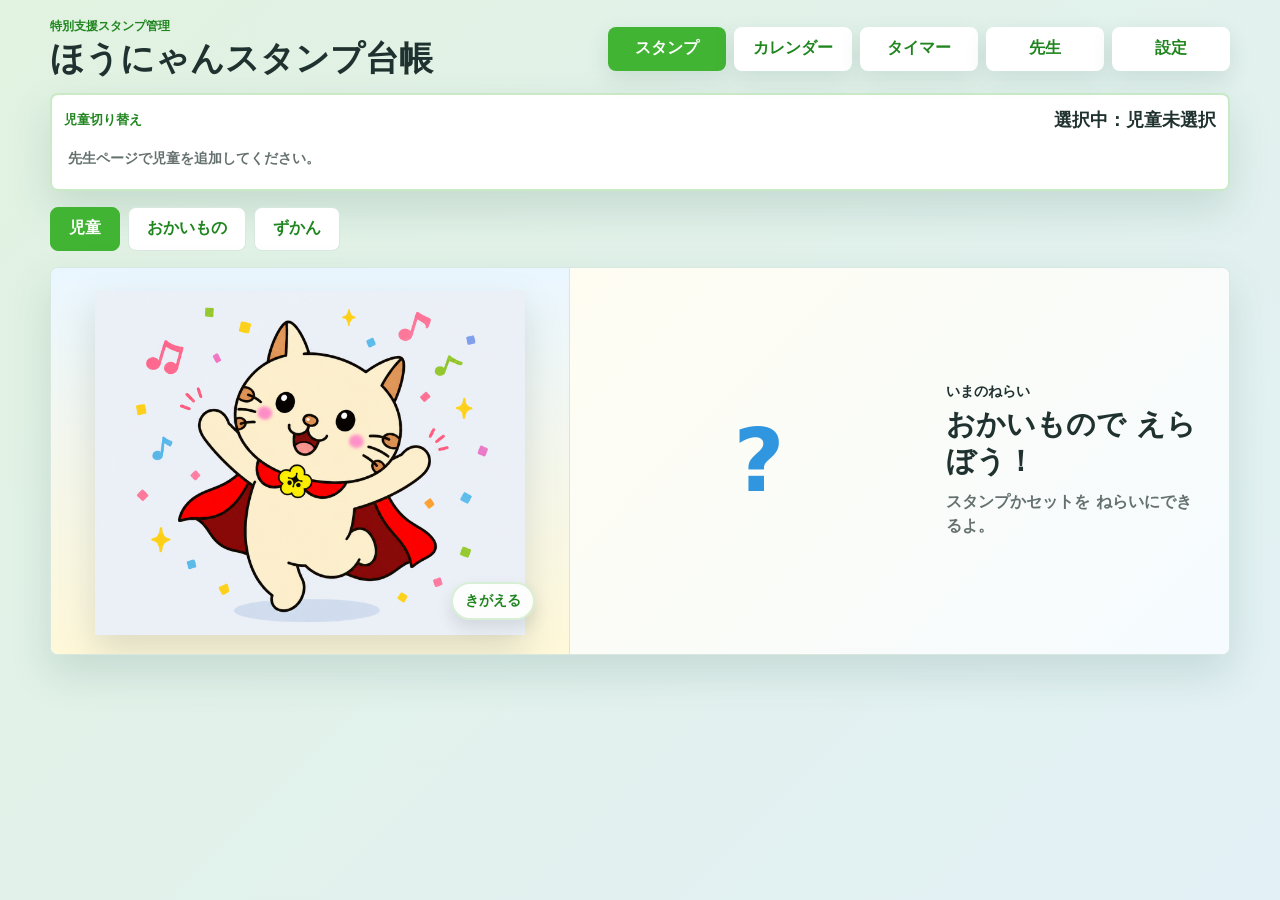
==== commit 06b23028: "Organize stamp and calendar tabs" ====
--- a/スタンプ/index.html
+++ b/スタンプ/index.html
@@ -4,7 +4,7 @@
     <meta charset="utf-8">
     <meta name="viewport" content="width=device-width, initial-scale=1">
     <title>ほうにゃんスタンプ台帳</title>
-    <link rel="stylesheet" href="styles.css?v=reward-goal-v4">
+    <link rel="stylesheet" href="styles.css?v=tab-layout-v1">
   </head>
   <body>
     <div class="app-shell">
@@ -14,16 +14,15 @@
           <h1>ほうにゃんスタンプ台帳</h1>
         </div>
         <div class="top-actions" aria-label="ページ切り替え">
-          <button class="page-tab is-active" type="button" data-view-button="child">児童</button>
-          <button class="page-tab" type="button" data-view-button="shop">おかいもの</button>
-          <button class="page-tab" type="button" data-view-button="book">ずかん</button>
+          <button class="page-tab is-active" type="button" data-view-button="stamp">スタンプ</button>
+          <button class="page-tab" type="button" data-view-button="calendar">カレンダー</button>
           <button class="page-tab" type="button" data-view-button="timer">タイマー</button>
           <button class="page-tab" type="button" data-view-button="teacher">先生</button>
           <button class="page-tab" type="button" data-view-button="settings">設定</button>
         </div>
       </header>
 
-      <div class="student-switcher" aria-label="児童切り替え">
+      <div class="student-switcher" id="studentSwitcher" aria-label="児童切り替え">
         <div class="switch-status">
           <span>児童切り替え</span>
           <strong id="currentStudentLabel">選択中：児童未選択</strong>
@@ -32,7 +31,14 @@
       </div>
 
       <main>
-        <section class="view is-active child-page" data-view="child" aria-label="児童ページ">
+        <section class="view is-active stamp-page" data-view="stamp" aria-label="スタンプ">
+          <nav class="stamp-tab-list" role="tablist" aria-label="スタンプの画面を切り替え">
+            <button class="stamp-tab is-active" type="button" role="tab" aria-selected="true" data-stamp-tab-button="child">児童</button>
+            <button class="stamp-tab" type="button" role="tab" aria-selected="false" data-stamp-tab-button="shop">おかいもの</button>
+            <button class="stamp-tab" type="button" role="tab" aria-selected="false" data-stamp-tab-button="book">ずかん</button>
+          </nav>
+
+          <section class="stamp-tab-panel is-active child-page" data-stamp-tab-panel="child" aria-label="児童ページ">
           <div class="child-grid">
             <section class="hero-panel child-hero">
               <div class="hounyan-stage">
@@ -117,7 +123,7 @@
           </section>
         </section>
 
-        <section class="view shop-page" data-view="shop" aria-labelledby="shop-title">
+        <section class="stamp-tab-panel shop-page" data-stamp-tab-panel="shop" aria-labelledby="shop-title" hidden>
           <div class="shop-grid">
             <section class="hero-panel shop-summary">
               <div class="shop-hero-top">
@@ -169,7 +175,7 @@
           </div>
         </section>
 
-        <section class="view stamp-book-page" data-view="book" aria-labelledby="stamp-book-title">
+        <section class="stamp-tab-panel stamp-book-page" data-stamp-tab-panel="book" aria-labelledby="stamp-book-title" hidden>
           <section class="hero-panel stamp-book-hero">
             <div>
               <p class="eyebrow">スタンプずかん</p>
@@ -190,6 +196,65 @@
               </div>
             </div>
             <div id="stampBookSetList" class="stamp-book-set-list"></div>
+          </section>
+        </section>
+
+        </section>
+
+        <section class="view calendar-page" data-view="calendar" aria-labelledby="calendar-view-title">
+          <section class="hero-panel calendar-overview-hero">
+            <div>
+              <p class="eyebrow">学校の予定と授業</p>
+              <h2 id="calendar-view-title">カレンダーと時間割</h2>
+              <p>予定を確認して、組ごとの時間割をすぐに見られます。</p>
+            </div>
+            <img src="assets/hounyan-home.png" alt="ほうにゃん" class="calendar-overview-hounyan">
+          </section>
+
+          <nav class="calendar-display-tab-list" role="tablist" aria-label="カレンダーの画面を切り替え">
+            <button class="calendar-display-tab is-active" type="button" role="tab" aria-selected="true" data-calendar-display-tab-button="calendar">カレンダー</button>
+            <button class="calendar-display-tab" type="button" role="tab" aria-selected="false" data-calendar-display-tab-button="timetable">時間割</button>
+          </nav>
+
+          <section class="calendar-display-panel is-active" data-calendar-display-tab-panel="calendar">
+            <section class="work-panel calendar-view-panel">
+              <div class="section-head calendar-head">
+                <div>
+                  <p class="eyebrow">月間予定</p>
+                  <h3 id="calendarViewMonthLabel">年月</h3>
+                </div>
+                <div class="calendar-toolbar">
+                  <label class="field compact-field"><span>対象の組</span><select id="calendarViewGroupSelect" class="select"></select></label>
+                  <button class="icon-button" id="calendarViewPreviousButton" type="button" title="前の月" aria-label="前の月">‹</button>
+                  <button class="soft-button" id="calendarViewTodayButton" type="button">今日</button>
+                  <button class="icon-button" id="calendarViewNextButton" type="button" title="次の月" aria-label="次の月">›</button>
+                </div>
+              </div>
+              <div class="calendar-weekdays" aria-hidden="true"><span>月</span><span>火</span><span>水</span><span>木</span><span>金</span><span>土</span><span>日</span></div>
+              <div id="calendarViewGrid" class="calendar-grid" aria-label="月間カレンダー"></div>
+              <div class="calendar-view-detail">
+                <div class="section-head compact"><div><p class="eyebrow">選んだ日</p><h3 id="calendarViewSelectedDateLabel">日付</h3></div><span id="calendarViewDayStatus" class="calendar-status"></span></div>
+                <div id="calendarViewEventList" class="calendar-event-list"></div>
+                <div class="day-timetable"><h4>当日の時間割</h4><div id="calendarViewDayTimetable"></div></div>
+              </div>
+            </section>
+          </section>
+
+          <section class="calendar-display-panel" data-calendar-display-tab-panel="timetable" hidden>
+            <section class="work-panel timetable-view-panel">
+              <div class="section-head calendar-head">
+                <div>
+                  <p class="eyebrow">基本時間割</p>
+                  <h3>組の時間割</h3>
+                </div>
+                <label class="field compact-field"><span>組を選ぶ</span><select id="calendarTimetableGroupSelect" class="select"></select></label>
+              </div>
+              <div class="timetable-view-mode" role="group" aria-label="時間割の表示方法">
+                <button class="soft-button is-active" type="button" aria-pressed="true" data-timetable-view-mode="all">全ての組を一覧</button>
+                <button class="soft-button" type="button" aria-pressed="false" data-timetable-view-mode="group">選んだ組を表示</button>
+              </div>
+              <div id="calendarTimetableBoard" class="calendar-timetable-board"></div>
+            </section>
           </section>
         </section>
 
@@ -264,6 +329,9 @@
               </div>
               <div class="teacher-tab-list" role="group" aria-label="先生ページの操作を切り替え">
                 <button class="teacher-tab is-active" type="button" aria-pressed="true" data-teacher-tab-button="students">児童とスタンプ</button>
+                <button class="teacher-tab" type="button" aria-pressed="false" data-teacher-tab-button="groups">組の管理</button>
+                <button class="teacher-tab" type="button" aria-pressed="false" data-teacher-tab-button="timetable">時間割</button>
+                <button class="teacher-tab" type="button" aria-pressed="false" data-teacher-tab-button="calendar">カレンダー</button>
                 <button class="teacher-tab" type="button" aria-pressed="false" data-teacher-tab-button="rewards">景品・交換</button>
                 <button class="teacher-tab" type="button" aria-pressed="false" data-teacher-tab-button="stamps">スタンプ設定</button>
                 <button class="teacher-tab" type="button" aria-pressed="false" data-teacher-tab-button="data">データ</button>
@@ -286,6 +354,14 @@
                 <label class="field">
                   <span>メモ</span>
                   <input id="studentNote" type="text" autocomplete="off" placeholder="例: 3年 / Aグループ">
+                </label>
+                <label class="field">
+                  <span>組</span>
+                  <select id="studentGroup" class="select"></select>
+                </label>
+                <label class="check-row development-setting">
+                  <input id="studentTestMode" type="checkbox">
+                  <span><strong>開発・動作確認用</strong><br>テスト児童として使用する</span>
                 </label>
                 <button class="primary-button wide" type="submit">保存</button>
               </form>
@@ -376,6 +452,136 @@
               </div>
             </section>
 
+            <section class="work-panel" data-teacher-tab-panel="groups">
+              <div class="section-head">
+                <div>
+                  <p class="eyebrow">組</p>
+                  <h2>組の管理</h2>
+                </div>
+                <label class="field compact-field">
+                  <span>現在の組</span>
+                  <select id="currentGroupSelect" class="select"></select>
+                </label>
+              </div>
+              <form id="groupForm" class="form-grid group-form">
+                <input id="groupId" type="hidden">
+                <label class="field">
+                  <span>組名</span>
+                  <input id="groupName" type="text" autocomplete="off" required placeholder="例: 支援学級A">
+                </label>
+                <label class="check-row">
+                  <input id="groupEnabled" type="checkbox" checked>
+                  この組を使う
+                </label>
+                <div class="form-actions">
+                  <button class="primary-button" type="submit">組を保存</button>
+                  <button class="soft-button" type="button" id="clearGroupForm">新規入力</button>
+                </div>
+              </form>
+              <p class="hint">使わなくなった組は「無効」にすると、過去の時間割や予定を残したまま一覧から外せます。</p>
+              <div id="groupList" class="management-list"></div>
+            </section>
+
+            <section class="work-panel" data-teacher-tab-panel="timetable">
+              <div class="section-head">
+                <div>
+                  <p class="eyebrow">時間割</p>
+                  <h2>基本時間割</h2>
+                </div>
+                <label class="field compact-field">
+                  <span>対象の組</span>
+                  <select id="timetableGroupSelect" class="select"></select>
+                </label>
+              </div>
+              <form id="timetableForm" class="form-grid timetable-meta-form">
+                <label class="field">
+                  <span>時間割名</span>
+                  <input id="timetableName" type="text" value="基本時間割" required>
+                </label>
+                <label class="field">
+                  <span>時間数</span>
+                  <input id="timetablePeriodCount" type="number" min="1" max="10" value="6">
+                </label>
+                <details class="detail-settings">
+                  <summary>適用期間（将来の学期用）</summary>
+                  <div class="detail-settings-grid">
+                    <label class="field"><span>開始日</span><input id="timetableStartsOn" type="date"></label>
+                    <label class="field"><span>終了日</span><input id="timetableEndsOn" type="date"></label>
+                  </div>
+                </details>
+                <div class="form-actions">
+                  <button class="soft-button" type="button" id="applyTimetablePeriods">時間数を反映</button>
+                  <button class="primary-button" type="submit">時間割を保存</button>
+                  <button class="danger-button" type="button" id="resetTimetableButton">初期化</button>
+                </div>
+              </form>
+              <div class="timetable-scroll"><div id="timetableEditor" class="timetable-editor"></div></div>
+              <div class="timetable-copy-row">
+                <label class="field"><span>コピー先の組</span><select id="timetableCopyTarget" class="select"></select></label>
+                <button id="copyTimetableButton" class="soft-button" type="button">この時間割をコピー</button>
+              </div>
+              <details class="subject-settings">
+                <summary>教科を管理</summary>
+                <form id="subjectForm" class="form-grid compact-form">
+                  <input id="subjectId" type="hidden">
+                  <label class="field"><span>教科名</span><input id="subjectName" type="text" required placeholder="例: プログラミング"></label>
+                  <div class="form-actions"><button class="soft-button" type="submit">教科を保存</button><button id="clearSubjectForm" class="text-button" type="button">新規入力</button></div>
+                </form>
+                <div id="subjectList" class="subject-list"></div>
+              </details>
+            </section>
+
+            <section class="work-panel calendar-work-panel" data-teacher-tab-panel="calendar">
+              <div class="section-head calendar-head">
+                <div>
+                  <p class="eyebrow">カレンダー</p>
+                  <h2 id="calendarMonthLabel">年月</h2>
+                </div>
+                <div class="calendar-toolbar">
+                  <label class="field compact-field"><span>対象の組</span><select id="calendarGroupSelect" class="select"></select></label>
+                  <button class="icon-button" id="calendarPreviousButton" type="button" title="前の月" aria-label="前の月">‹</button>
+                  <button class="soft-button" id="calendarTodayButton" type="button">今日</button>
+                  <button class="icon-button" id="calendarNextButton" type="button" title="次の月" aria-label="次の月">›</button>
+                </div>
+              </div>
+              <div class="calendar-weekdays" aria-hidden="true"><span>月</span><span>火</span><span>水</span><span>木</span><span>金</span><span>土</span><span>日</span></div>
+              <div id="calendarGrid" class="calendar-grid" aria-label="月間カレンダー"></div>
+              <div class="calendar-detail-grid">
+                <section class="calendar-day-detail">
+                  <div class="section-head compact"><div><p class="eyebrow">選んだ日</p><h3 id="calendarSelectedDateLabel">日付</h3></div><span id="calendarDayStatus" class="calendar-status"></span></div>
+                  <div id="calendarEventList" class="calendar-event-list"></div>
+                  <div class="day-timetable"><h4>当日の時間割</h4><div id="calendarDayTimetable"></div></div>
+                  <form id="timetableOverrideForm" class="form-grid compact-form">
+                    <label class="field"><span>変更する時間</span><select id="overridePeriod" class="select"></select></label>
+                    <label class="field"><span>変更後の教科</span><select id="overrideSubject" class="select"></select></label>
+                    <label class="field"><span>メモ</span><input id="overrideMemo" type="text" placeholder="例: 水泳"></label>
+                    <div class="form-actions"><button class="soft-button" type="submit">この時間を変更</button></div>
+                  </form>
+                  <div id="timetableOverrideList" class="override-list"></div>
+                </section>
+                <section class="calendar-event-editor">
+                  <div class="section-head compact"><div><p class="eyebrow">予定</p><h3>予定を追加・編集</h3></div></div>
+                  <form id="calendarEventForm" class="form-grid">
+                    <input id="calendarEventId" type="hidden">
+                    <label class="field"><span>予定名</span><input id="calendarEventTitle" type="text" required placeholder="例: 夏季休業"></label>
+                    <div class="date-range-row"><label class="field"><span>開始日</span><input id="calendarEventStart" type="date" required></label><label class="field"><span>終了日</span><input id="calendarEventEnd" type="date"></label></div>
+                    <label class="check-row"><input id="calendarEventAllDay" type="checkbox" checked> 終日予定</label>
+                    <div id="calendarEventTimeFields" class="date-range-row" hidden><label class="field"><span>開始時刻</span><input id="calendarEventStartTime" type="time"></label><label class="field"><span>終了時刻</span><input id="calendarEventEndTime" type="time"></label></div>
+                    <details class="detail-settings"><summary>詳細設定</summary><div class="detail-settings-grid">
+                      <label class="field"><span>種類</span><select id="calendarEventType" class="select"></select></label>
+                      <label class="field"><span>対象</span><select id="calendarEventScope" class="select"><option value="school">学校全体</option><option value="groups">特定の組</option></select></label>
+                      <label id="calendarEventGroupsField" class="field" hidden><span>対象の組（複数選択可）</span><select id="calendarEventGroups" class="select" multiple></select></label>
+                      <label class="field"><span>繰り返し</span><select id="calendarEventRepeat" class="select"><option value="none">なし</option><option value="weekly">毎週</option></select></label>
+                      <label class="field"><span>登校日への影響</span><select id="calendarEventSchoolDayEffect" class="select"><option value="auto">種類に合わせる</option><option value="school-day">登校日にする</option><option value="holiday">休業日にする</option><option value="shortened">短縮授業日にする</option><option value="event-day">行事日にする</option></select></label>
+                      <label class="field"><span>時間割への影響</span><select id="calendarEventTimetableEffect" class="select"><option value="none">なし</option><option value="shortened">短縮授業</option><option value="event">行事日</option></select></label>
+                      <label class="field full-width"><span>メモ</span><input id="calendarEventNote" type="text" placeholder="必要なときだけ入力"></label>
+                    </div></details>
+                    <div class="form-actions"><button class="primary-button" type="submit">予定を保存</button><button id="clearCalendarEventForm" class="soft-button" type="button">新規入力</button></div>
+                  </form>
+                </section>
+              </div>
+            </section>
+
             <section class="work-panel prize-settings-panel" data-teacher-tab-panel="rewards">
               <div class="section-head">
                 <div>
@@ -699,6 +905,7 @@
 
     <div class="toast" id="toast" role="status" aria-live="polite"></div>
 
-    <script src="app.js?v=reward-goal-v4"></script>
+    <script src="calendar-service.js"></script>
+    <script src="app.js?v=tab-layout-v1"></script>
   </body>
 </html>
--- a/スタンプ/styles.css
+++ b/スタンプ/styles.css
@@ -269,6 +269,10 @@
   color: #fff;
 }
 
+#studentSwitcher[hidden] {
+  display: none;
+}
+
 .student-tab-button.is-test {
   border-color: rgba(47, 150, 223, 0.42);
   background: #f1faff;
@@ -290,6 +294,139 @@
 
 .view.is-active {
   display: block;
+}
+
+.stamp-tab-list,
+.calendar-display-tab-list,
+.timetable-view-mode {
+  display: flex;
+  flex-wrap: wrap;
+  gap: 8px;
+  margin-bottom: 16px;
+}
+
+.stamp-tab,
+.calendar-display-tab {
+  min-height: 44px;
+  padding: 0 18px;
+  border: 1px solid var(--line);
+  border-radius: var(--radius);
+  background: var(--panel);
+  color: var(--green-deep);
+  font-weight: 800;
+}
+
+.stamp-tab:hover,
+.stamp-tab.is-active,
+.calendar-display-tab:hover,
+.calendar-display-tab.is-active,
+.timetable-view-mode .soft-button.is-active {
+  background: var(--green);
+  border-color: var(--green);
+  color: #fff;
+}
+
+.stamp-tab-panel[hidden],
+.calendar-display-panel[hidden] {
+  display: none;
+}
+
+.calendar-page {
+  display: grid;
+  gap: 16px;
+}
+
+.view.calendar-page {
+  display: none;
+}
+
+.view.calendar-page.is-active {
+  display: grid;
+}
+
+.calendar-overview-hero {
+  display: flex;
+  align-items: center;
+  justify-content: space-between;
+  gap: 18px;
+  min-height: 180px;
+}
+
+.calendar-overview-hero p:last-child {
+  margin-top: 8px;
+  color: var(--muted);
+  font-weight: 700;
+}
+
+.calendar-overview-hounyan {
+  width: min(190px, 30vw);
+  height: auto;
+  object-fit: contain;
+}
+
+.calendar-view-panel,
+.timetable-view-panel {
+  display: grid;
+  gap: 14px;
+}
+
+.calendar-view-detail {
+  display: grid;
+  grid-template-columns: minmax(0, 0.9fr) minmax(0, 1.1fr);
+  gap: 18px;
+  padding-top: 16px;
+  border-top: 1px solid var(--line);
+}
+
+.calendar-view-detail .section-head {
+  grid-column: 1 / -1;
+}
+
+.calendar-view-detail .day-timetable {
+  margin-top: 0;
+}
+
+.calendar-view-event {
+  min-height: 62px;
+}
+
+.calendar-timetable-board {
+  display: grid;
+  grid-template-columns: repeat(auto-fit, minmax(430px, 1fr));
+  gap: 16px;
+}
+
+.timetable-display-card {
+  min-width: 0;
+  padding: 16px;
+  border: 1px solid var(--line);
+  border-radius: var(--radius);
+  background: var(--panel-soft);
+}
+
+.timetable-display-head {
+  display: flex;
+  align-items: baseline;
+  justify-content: space-between;
+  gap: 10px;
+  margin-bottom: 10px;
+}
+
+.timetable-display-head h4 {
+  margin: 0;
+  font-size: 1.05rem;
+}
+
+.timetable-display-head span {
+  color: var(--muted);
+  font-size: 0.82rem;
+  font-weight: 800;
+}
+
+.timetable-display-table td {
+  min-width: 82px;
+  text-align: center;
+  font-weight: 800;
 }
 
 .child-grid,
@@ -336,6 +473,382 @@
 .teacher-hub,
 .teacher-grid > [data-teacher-tab-panel]:not([data-teacher-tab-panel="students"]) {
   grid-column: 1 / -1;
+}
+
+.development-setting {
+  align-self: end;
+  border: 1px dashed rgba(47, 150, 223, 0.58);
+  background: #f2faff;
+}
+
+.development-setting strong {
+  color: var(--blue-dark);
+}
+
+.compact-field {
+  min-width: 170px;
+}
+
+.group-form,
+.timetable-meta-form {
+  align-items: end;
+}
+
+.management-list,
+.calendar-event-list,
+.override-list {
+  display: grid;
+  gap: 8px;
+  margin-top: 14px;
+}
+
+.management-item,
+.calendar-event-item,
+.override-item {
+  display: flex;
+  align-items: center;
+  justify-content: space-between;
+  gap: 12px;
+  padding: 12px;
+  border: 1px solid var(--line);
+  border-radius: 7px;
+  background: #fff;
+}
+
+.management-item > div:first-child,
+.calendar-event-item > div:first-child {
+  display: grid;
+  gap: 3px;
+}
+
+.management-item span,
+.calendar-event-item span {
+  color: var(--muted);
+  font-size: 0.82rem;
+  font-weight: 800;
+}
+
+.management-item.is-disabled,
+.subject-chip.is-disabled {
+  opacity: 0.56;
+}
+
+.management-actions,
+.form-actions,
+.calendar-toolbar,
+.timetable-copy-row {
+  display: flex;
+  flex-wrap: wrap;
+  align-items: center;
+  gap: 8px;
+}
+
+.danger-text {
+  color: var(--red-dark);
+}
+
+.detail-settings,
+.subject-settings {
+  grid-column: 1 / -1;
+  border: 1px solid var(--line);
+  border-radius: 7px;
+  background: #fbfdff;
+  padding: 10px 12px;
+}
+
+.detail-settings summary,
+.subject-settings summary {
+  cursor: pointer;
+  color: var(--blue-dark);
+  font-weight: 900;
+}
+
+.detail-settings-grid {
+  display: grid;
+  grid-template-columns: repeat(2, minmax(0, 1fr));
+  gap: 10px;
+  margin-top: 12px;
+}
+
+.detail-settings-grid .full-width {
+  grid-column: 1 / -1;
+}
+
+.timetable-scroll {
+  overflow-x: auto;
+  margin-top: 16px;
+  border: 1px solid var(--line);
+  border-radius: 7px;
+}
+
+.timetable-table {
+  width: 100%;
+  min-width: 740px;
+  border-collapse: collapse;
+  background: #fff;
+}
+
+.timetable-table th,
+.timetable-table td {
+  min-width: 118px;
+  padding: 8px;
+  border-right: 1px solid var(--line);
+  border-bottom: 1px solid var(--line);
+  text-align: center;
+}
+
+.timetable-table th {
+  color: var(--green-deep);
+  background: #f0f8f2;
+  font-size: 0.88rem;
+}
+
+.timetable-table td:first-child,
+.timetable-table th:first-child {
+  min-width: 78px;
+}
+
+.timetable-cell-select {
+  width: 100%;
+  min-height: 38px;
+}
+
+.timetable-copy-row {
+  justify-content: flex-end;
+  margin-top: 14px;
+}
+
+.timetable-copy-row .field {
+  min-width: 190px;
+}
+
+.subject-settings {
+  margin-top: 18px;
+}
+
+.subject-settings .compact-form {
+  display: flex;
+  flex-wrap: wrap;
+  align-items: end;
+  gap: 10px;
+  margin-top: 12px;
+}
+
+.subject-settings .compact-form .field {
+  flex: 1 1 240px;
+}
+
+.subject-list {
+  display: flex;
+  flex-wrap: wrap;
+  gap: 7px;
+  margin-top: 12px;
+}
+
+.subject-chip {
+  display: inline-flex;
+  align-items: center;
+  gap: 4px;
+  padding: 5px 7px 5px 10px;
+  border: 1px solid #cfe3d6;
+  border-radius: 999px;
+  background: #f4fbf5;
+  color: var(--green-deep);
+  font-size: 0.84rem;
+  font-weight: 900;
+}
+
+.subject-chip button {
+  display: grid;
+  width: 22px;
+  height: 22px;
+  place-items: center;
+  border: 0;
+  border-radius: 50%;
+  color: inherit;
+  background: #dcefe1;
+  cursor: pointer;
+}
+
+.calendar-work-panel {
+  overflow: hidden;
+}
+
+.calendar-head {
+  align-items: center;
+}
+
+.calendar-toolbar {
+  justify-content: flex-end;
+}
+
+.calendar-toolbar .compact-field {
+  min-width: 180px;
+}
+
+.calendar-weekdays,
+.calendar-grid {
+  display: grid;
+  grid-template-columns: repeat(7, minmax(0, 1fr));
+}
+
+.calendar-weekdays {
+  margin-top: 16px;
+  border: 1px solid var(--line);
+  border-bottom: 0;
+  border-radius: 7px 7px 0 0;
+  overflow: hidden;
+}
+
+.calendar-weekdays span {
+  padding: 8px;
+  border-right: 1px solid var(--line);
+  color: var(--muted);
+  background: #f8fafc;
+  font-size: 0.82rem;
+  font-weight: 900;
+  text-align: center;
+}
+
+.calendar-weekdays span:nth-child(6) { color: #2576ba; }
+.calendar-weekdays span:nth-child(7) { color: #c65a5a; }
+
+.calendar-grid {
+  border-left: 1px solid var(--line);
+  border-top: 1px solid var(--line);
+}
+
+.calendar-day {
+  display: grid;
+  align-content: start;
+  min-height: 108px;
+  gap: 5px;
+  padding: 8px;
+  border: 0;
+  border-right: 1px solid var(--line);
+  border-bottom: 1px solid var(--line);
+  background: #fff;
+  color: var(--ink);
+  text-align: left;
+  cursor: pointer;
+}
+
+.calendar-day:hover,
+.calendar-day.is-selected {
+  background: #edf9f1;
+  box-shadow: inset 0 0 0 2px var(--green);
+}
+
+.calendar-day.is-today strong {
+  display: grid;
+  width: 28px;
+  height: 28px;
+  place-items: center;
+  border-radius: 50%;
+  color: #fff;
+  background: var(--blue);
+}
+
+.calendar-day.is-outside { color: #a6b2b8; background: #fafcfd; }
+.calendar-day.is-saturday strong { color: #2576ba; }
+.calendar-day.is-sunday strong,
+.calendar-day.is-holiday strong { color: #c65a5a; }
+
+.calendar-day-events {
+  display: grid;
+  gap: 3px;
+  min-width: 0;
+}
+
+.calendar-day-events span {
+  overflow: hidden;
+  padding: 2px 4px;
+  border-radius: 3px;
+  color: #465669;
+  background: #edf4f9;
+  font-size: 0.7rem;
+  font-weight: 800;
+  text-overflow: ellipsis;
+  white-space: nowrap;
+}
+
+.calendar-detail-grid {
+  display: grid;
+  grid-template-columns: minmax(340px, 0.9fr) minmax(360px, 1.1fr);
+  gap: 18px;
+  margin-top: 20px;
+}
+
+.calendar-day-detail,
+.calendar-event-editor {
+  min-width: 0;
+}
+
+.calendar-day-detail {
+  padding-right: 18px;
+  border-right: 1px solid var(--line);
+}
+
+.calendar-status {
+  display: inline-flex;
+  align-items: center;
+  padding: 5px 8px;
+  border-radius: 999px;
+  color: var(--green-deep);
+  background: #e9f7ed;
+  font-size: 0.78rem;
+  font-weight: 900;
+}
+
+.calendar-status.is-holiday { color: #a24848; background: #fff0f0; }
+.calendar-status.is-shortened { color: #80551d; background: #fff5db; }
+.calendar-status.is-event { color: #4c558b; background: #eeeeff; }
+
+.compact-empty { margin: 10px 0; }
+
+.calendar-event-item {
+  align-items: start;
+}
+
+.day-timetable {
+  margin-top: 18px;
+}
+
+.day-timetable h4 {
+  margin: 0 0 8px;
+  font-size: 0.95rem;
+}
+
+.day-timetable-list {
+  display: grid;
+  gap: 5px;
+  margin: 0;
+  padding: 0;
+  list-style: none;
+}
+
+.day-timetable-list li {
+  display: grid;
+  grid-template-columns: 70px 1fr auto;
+  align-items: center;
+  gap: 8px;
+  padding: 8px 10px;
+  border-left: 3px solid var(--green);
+  background: #f8fbf8;
+}
+
+.day-timetable-list span { color: var(--muted); font-size: 0.82rem; font-weight: 800; }
+.day-timetable-list em { color: var(--blue-dark); font-size: 0.75rem; font-style: normal; font-weight: 900; }
+
+.date-range-row {
+  display: grid;
+  grid-template-columns: repeat(2, minmax(0, 1fr));
+  gap: 10px;
+}
+
+.override-item {
+  padding: 8px 10px;
+  font-size: 0.84rem;
 }
 
 .teacher-hub {
@@ -2917,6 +3430,25 @@
     border-top: 1px solid var(--line);
     border-left: 0;
   }
+
+  .calendar-detail-grid {
+    grid-template-columns: 1fr;
+  }
+
+  .calendar-view-detail {
+    grid-template-columns: 1fr;
+  }
+
+  .calendar-timetable-board {
+    grid-template-columns: 1fr;
+  }
+
+  .calendar-day-detail {
+    padding-right: 0;
+    padding-bottom: 18px;
+    border-right: 0;
+    border-bottom: 1px solid var(--line);
+  }
 }
 
 @media (max-width: 620px) {
@@ -2943,6 +3475,57 @@
 
   .teacher-tab {
     flex: 1 1 calc(50% - 4px);
+  }
+
+  .stamp-tab,
+  .calendar-display-tab,
+  .timetable-view-mode .soft-button {
+    flex: 1 1 calc(50% - 4px);
+  }
+
+  .calendar-overview-hero {
+    align-items: flex-start;
+  }
+
+  .calendar-overview-hounyan {
+    width: 120px;
+  }
+
+  .calendar-head,
+  .calendar-toolbar,
+  .management-item,
+  .calendar-event-item,
+  .override-item {
+    align-items: stretch;
+    flex-direction: column;
+  }
+
+  .calendar-toolbar .compact-field,
+  .timetable-copy-row .field {
+    width: 100%;
+  }
+
+  .calendar-day {
+    min-height: 78px;
+    padding: 5px;
+  }
+
+  .calendar-day-events span {
+    font-size: 0.62rem;
+  }
+
+  .calendar-weekdays span {
+    padding: 6px 2px;
+  }
+
+  .date-range-row,
+  .detail-settings-grid {
+    grid-template-columns: 1fr;
+  }
+
+  .management-actions,
+  .calendar-event-item > div:last-child {
+    width: 100%;
   }
 
   .student-switcher {
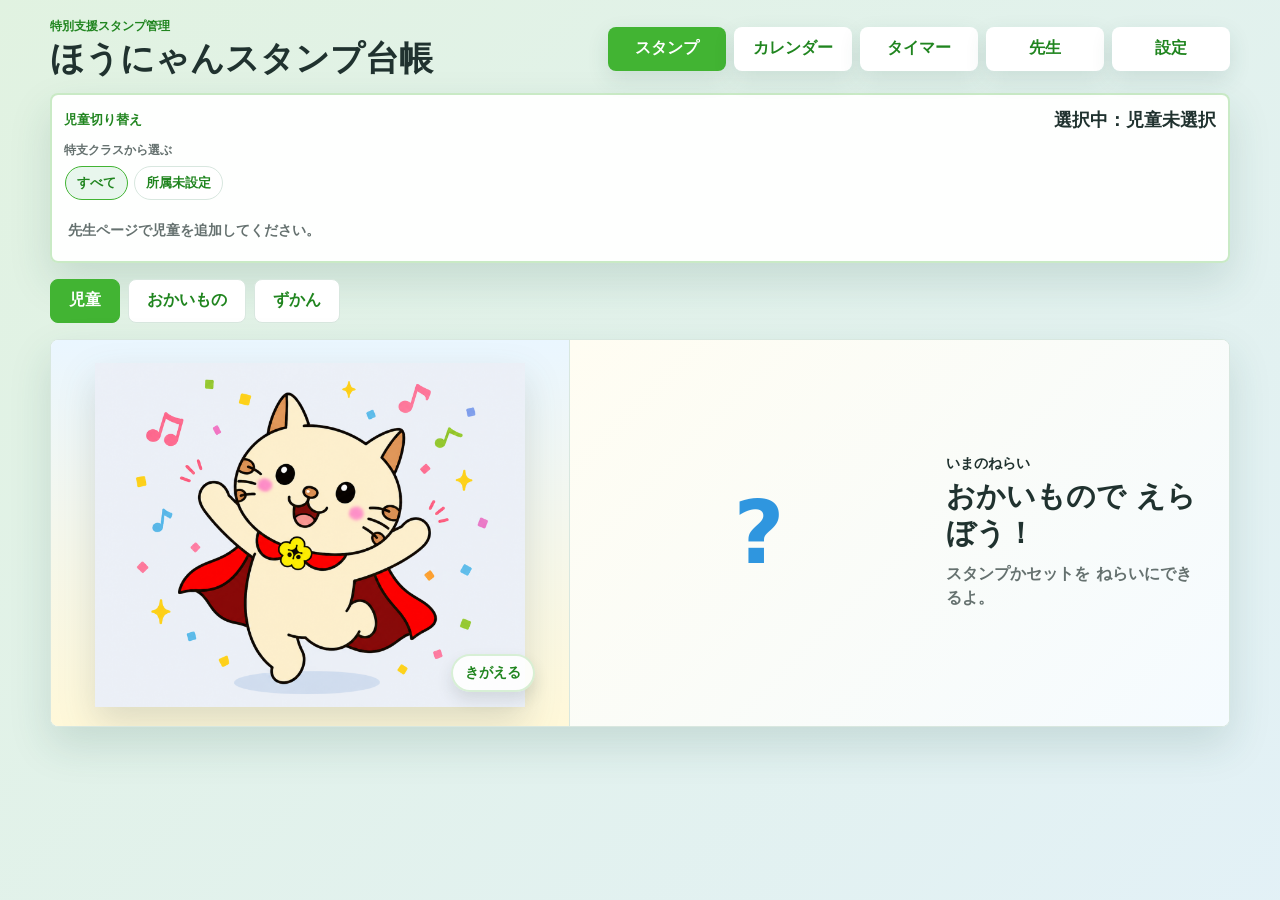
==== commit f3b20259: "Support dual class memberships" ====
--- a/スタンプ/index.html
+++ b/スタンプ/index.html
@@ -27,6 +27,7 @@
           <span>児童切り替え</span>
           <strong id="currentStudentLabel">選択中：児童未選択</strong>
         </div>
+        <div class="student-support-filter" id="studentSupportFilter" aria-label="特支クラスで児童を絞り込む"></div>
         <div class="student-tab-list" id="studentSwitchList" role="tablist" aria-label="児童を選択"></div>
       </div>
 
@@ -94,6 +95,17 @@
               <span>つぎのもくひょう</span>
               <strong>あと0こでスタンプかいほう！</strong>
             </div>
+
+            <section class="daily-mission-panel" aria-labelledby="childMissionTitle">
+              <div class="section-head compact">
+                <div>
+                  <p class="eyebrow">きょうのチャレンジ</p>
+                  <h3 id="childMissionTitle">デイリーミッション</h3>
+                </div>
+                <strong id="childTicketBalance" class="ticket-balance">きっぷ 0まい</strong>
+              </div>
+              <div id="childDailyMissions" class="daily-mission-list"></div>
+            </section>
 
             <div class="sheet-head">
               <h3 id="childSheetTitle">シート 1</h3>
@@ -206,7 +218,7 @@
             <div>
               <p class="eyebrow">学校の予定と授業</p>
               <h2 id="calendar-view-title">カレンダーと時間割</h2>
-              <p>予定を確認して、組ごとの時間割をすぐに見られます。</p>
+              <p>予定を確認して、クラスごとの時間割をすぐに見られます。</p>
             </div>
             <img src="assets/hounyan-home.png" alt="ほうにゃん" class="calendar-overview-hounyan">
           </section>
@@ -224,7 +236,7 @@
                   <h3 id="calendarViewMonthLabel">年月</h3>
                 </div>
                 <div class="calendar-toolbar">
-                  <label class="field compact-field"><span>対象の組</span><select id="calendarViewGroupSelect" class="select"></select></label>
+                  <label class="field compact-field"><span>対象のクラス</span><select id="calendarViewGroupSelect" class="select"></select></label>
                   <button class="icon-button" id="calendarViewPreviousButton" type="button" title="前の月" aria-label="前の月">‹</button>
                   <button class="soft-button" id="calendarViewTodayButton" type="button">今日</button>
                   <button class="icon-button" id="calendarViewNextButton" type="button" title="次の月" aria-label="次の月">›</button>
@@ -245,13 +257,13 @@
               <div class="section-head calendar-head">
                 <div>
                   <p class="eyebrow">基本時間割</p>
-                  <h3>組の時間割</h3>
-                </div>
-                <label class="field compact-field"><span>組を選ぶ</span><select id="calendarTimetableGroupSelect" class="select"></select></label>
+                  <h3>クラスの時間割</h3>
+                </div>
+                <label class="field compact-field"><span>クラスを選ぶ</span><select id="calendarTimetableGroupSelect" class="select"></select></label>
               </div>
               <div class="timetable-view-mode" role="group" aria-label="時間割の表示方法">
-                <button class="soft-button is-active" type="button" aria-pressed="true" data-timetable-view-mode="all">全ての組を一覧</button>
-                <button class="soft-button" type="button" aria-pressed="false" data-timetable-view-mode="group">選んだ組を表示</button>
+                <button class="soft-button is-active" type="button" aria-pressed="true" data-timetable-view-mode="all">全クラスを一覧</button>
+                <button class="soft-button" type="button" aria-pressed="false" data-timetable-view-mode="group">選んだクラスを表示</button>
               </div>
               <div id="calendarTimetableBoard" class="calendar-timetable-board"></div>
             </section>
@@ -329,13 +341,78 @@
               </div>
               <div class="teacher-tab-list" role="group" aria-label="先生ページの操作を切り替え">
                 <button class="teacher-tab is-active" type="button" aria-pressed="true" data-teacher-tab-button="students">児童とスタンプ</button>
-                <button class="teacher-tab" type="button" aria-pressed="false" data-teacher-tab-button="groups">組の管理</button>
+                <button class="teacher-tab" type="button" aria-pressed="false" data-teacher-tab-button="groups">クラス管理</button>
                 <button class="teacher-tab" type="button" aria-pressed="false" data-teacher-tab-button="timetable">時間割</button>
                 <button class="teacher-tab" type="button" aria-pressed="false" data-teacher-tab-button="calendar">カレンダー</button>
+                <button class="teacher-tab" type="button" aria-pressed="false" data-teacher-tab-button="missions">ミッション管理</button>
                 <button class="teacher-tab" type="button" aria-pressed="false" data-teacher-tab-button="rewards">景品・交換</button>
                 <button class="teacher-tab" type="button" aria-pressed="false" data-teacher-tab-button="stamps">スタンプ設定</button>
                 <button class="teacher-tab" type="button" aria-pressed="false" data-teacher-tab-button="data">データ</button>
               </div>
+            </section>
+
+            <section class="work-panel mission-management-panel" data-teacher-tab-panel="missions">
+              <div class="section-head">
+                <div>
+                  <p class="eyebrow">デイリーミッション</p>
+                  <h2>ミッション管理</h2>
+                </div>
+                <label class="field compact-field"><span>児童</span><select id="missionStudentSelect" class="select"></select></label>
+              </div>
+
+              <div class="mission-management-grid">
+                <section>
+                  <div class="section-head compact"><div><p class="eyebrow">ひな形</p><h3>ミッションをつくる</h3></div></div>
+                  <form id="missionTemplateForm" class="form-grid mission-form">
+                    <input id="missionTemplateId" type="hidden">
+                    <label class="field"><span>ミッション名</span><input id="missionTemplateName" type="text" required placeholder="例: プリントを終わらせる"></label>
+                    <label class="field"><span>児童への文</span><input id="missionTemplateDisplayText" type="text" required placeholder="例: プリントを{target}まい おわらせよう"></label>
+                    <div class="date-range-row">
+                      <label class="field"><span>種類</span><select id="missionTemplateType" class="select"><option value="daily">デイリー</option><option value="special">特別（準備中）</option></select></label>
+                      <label class="field"><span>カテゴリー</span><select id="missionTemplateCategory" class="select"></select></label>
+                    </div>
+                    <div class="date-range-row">
+                      <label class="field"><span>達成条件</span><select id="missionTemplateCondition" class="select"></select></label>
+                      <label class="field"><span>判定</span><select id="missionTemplateEvaluation" class="select"><option value="automatic">自動</option><option value="manual">先生が判定</option></select></label>
+                    </div>
+                    <div class="date-range-row">
+                      <label class="field"><span>目標</span><input id="missionTemplateTarget" type="number" min="1" value="1" required></label>
+                      <label class="field"><span>単位</span><input id="missionTemplateUnit" type="text" value="まい"></label>
+                    </div>
+                    <div class="date-range-row">
+                      <label class="field"><span>スタンプ報酬</span><input id="missionTemplateStampReward" type="number" min="0" value="1" required></label>
+                      <label class="field"><span>きっぷ報酬</span><input id="missionTemplateTicketReward" type="number" min="0" value="1" required></label>
+                    </div>
+                    <label class="check-row"><input id="missionTemplateEnabled" type="checkbox" checked> このひな形を使う</label>
+                    <div class="form-actions"><button class="primary-button" type="submit">ひな形を保存</button><button id="clearMissionTemplateForm" class="soft-button" type="button">新規入力</button></div>
+                  </form>
+                  <div id="missionTemplateList" class="management-list"></div>
+                </section>
+
+                <section>
+                  <div class="section-head compact"><div><p class="eyebrow">児童別</p><h3>今日出すミッション</h3></div></div>
+                  <form id="studentMissionSettingForm" class="form-grid mission-form">
+                    <input id="studentMissionSettingId" type="hidden">
+                    <label class="field"><span>ひな形を選ぶ</span><select id="studentMissionTemplateSelect" class="select"></select></label>
+                    <div class="date-range-row">
+                      <label class="field"><span>目標</span><input id="studentMissionTarget" type="number" min="1" value="1" required></label>
+                      <label class="field"><span>スタンプ報酬</span><input id="studentMissionStampReward" type="number" min="0" value="1" required></label>
+                    </div>
+                    <div class="date-range-row">
+                      <label class="field"><span>きっぷ報酬</span><input id="studentMissionTicketReward" type="number" min="0" value="1" required></label>
+                      <label class="check-row"><input id="studentMissionEnabled" type="checkbox" checked> この児童に表示する</label>
+                    </div>
+                    <div class="form-actions"><button class="primary-button" type="submit">児童へ追加</button><button id="clearStudentMissionSettingForm" class="soft-button" type="button">新規入力</button></div>
+                  </form>
+                  <div id="studentMissionSettingList" class="management-list"></div>
+                  <div class="ticket-adjustment"><strong id="teacherTicketBalance">きっぷ 0まい</strong><label class="field compact-field"><span>きっぷを増減</span><input id="ticketAdjustment" type="number" value="0"></label><button id="applyTicketAdjustment" class="soft-button" type="button">反映</button></div>
+                </section>
+              </div>
+
+              <section class="mission-today-section">
+                <div class="section-head compact"><div><p class="eyebrow">きょう</p><h3>当日のミッション確認</h3></div></div>
+                <div id="teacherDailyMissions" class="daily-mission-list teacher-daily-mission-list"></div>
+              </section>
             </section>
 
             <section class="work-panel" data-teacher-tab-panel="students">
@@ -355,9 +432,19 @@
                   <span>メモ</span>
                   <input id="studentNote" type="text" autocomplete="off" placeholder="例: 3年 / Aグループ">
                 </label>
+                <div class="date-range-row student-membership-fields">
+                  <label class="field">
+                    <span>通常学級</span>
+                    <select id="studentMainstreamGroup" class="select"></select>
+                  </label>
+                  <label class="field">
+                    <span>特支学級</span>
+                    <select id="studentSupportGroup" class="select"></select>
+                  </label>
+                </div>
                 <label class="field">
-                  <span>組</span>
-                  <select id="studentGroup" class="select"></select>
+                  <span id="studentSchoolYearLabel">表示年度の学年</span>
+                  <input id="studentGrade" type="text" autocomplete="off" placeholder="例: 2年生">
                 </label>
                 <label class="check-row development-setting">
                   <input id="studentTestMode" type="checkbox">
@@ -365,6 +452,7 @@
                 </label>
                 <button class="primary-button wide" type="submit">保存</button>
               </form>
+              <div class="student-support-filter teacher-student-support-filter" id="teacherStudentSupportFilter" aria-label="表示年度の特支クラスで児童を絞り込む"></div>
               <div class="test-student-create">
                 <div>
                   <p class="eyebrow">動作テスト用</p>
@@ -455,30 +543,48 @@
             <section class="work-panel" data-teacher-tab-panel="groups">
               <div class="section-head">
                 <div>
-                  <p class="eyebrow">組</p>
-                  <h2>組の管理</h2>
+                  <p class="eyebrow">年度と所属</p>
+                  <h2>クラス管理</h2>
                 </div>
                 <label class="field compact-field">
-                  <span>現在の組</span>
+                  <span>選択中のクラス</span>
                   <select id="currentGroupSelect" class="select"></select>
                 </label>
+              </div>
+              <div class="school-year-toolbar">
+                <label class="field compact-field">
+                  <span>表示年度</span>
+                  <select id="schoolYearSelect" class="select"></select>
+                </label>
+                <p id="activeSchoolYearStatus" class="school-year-status"></p>
+                <div class="form-actions">
+                  <button class="soft-button" type="button" id="addNextSchoolYearButton">翌年度を追加</button>
+                  <button class="soft-button" type="button" id="setActiveSchoolYearButton">この年度を現在にする</button>
+                </div>
               </div>
               <form id="groupForm" class="form-grid group-form">
                 <input id="groupId" type="hidden">
                 <label class="field">
-                  <span>組名</span>
-                  <input id="groupName" type="text" autocomplete="off" required placeholder="例: 支援学級A">
+                  <span>クラス名</span>
+                  <input id="groupName" type="text" autocomplete="off" required placeholder="例: クラス1 / 支援学級A">
+                </label>
+                <label class="field">
+                  <span>クラス種別</span>
+                  <select id="groupType" class="select">
+                    <option value="support">特支学級</option>
+                    <option value="mainstream">通常学級</option>
+                  </select>
                 </label>
                 <label class="check-row">
                   <input id="groupEnabled" type="checkbox" checked>
-                  この組を使う
+                  このクラスを使う
                 </label>
                 <div class="form-actions">
-                  <button class="primary-button" type="submit">組を保存</button>
+                  <button class="primary-button" type="submit">クラスを保存</button>
                   <button class="soft-button" type="button" id="clearGroupForm">新規入力</button>
                 </div>
               </form>
-              <p class="hint">使わなくなった組は「無効」にすると、過去の時間割や予定を残したまま一覧から外せます。</p>
+              <p class="hint">児童編集で、この年度の学年とクラスを設定できます。使わなくなったクラスは「無効」にすると履歴を残せます。</p>
               <div id="groupList" class="management-list"></div>
             </section>
 
@@ -489,7 +595,7 @@
                   <h2>基本時間割</h2>
                 </div>
                 <label class="field compact-field">
-                  <span>対象の組</span>
+                  <span>対象のクラス</span>
                   <select id="timetableGroupSelect" class="select"></select>
                 </label>
               </div>
@@ -517,7 +623,7 @@
               </form>
               <div class="timetable-scroll"><div id="timetableEditor" class="timetable-editor"></div></div>
               <div class="timetable-copy-row">
-                <label class="field"><span>コピー先の組</span><select id="timetableCopyTarget" class="select"></select></label>
+                <label class="field"><span>コピー先のクラス</span><select id="timetableCopyTarget" class="select"></select></label>
                 <button id="copyTimetableButton" class="soft-button" type="button">この時間割をコピー</button>
               </div>
               <details class="subject-settings">
@@ -538,7 +644,7 @@
                   <h2 id="calendarMonthLabel">年月</h2>
                 </div>
                 <div class="calendar-toolbar">
-                  <label class="field compact-field"><span>対象の組</span><select id="calendarGroupSelect" class="select"></select></label>
+                  <label class="field compact-field"><span>対象のクラス</span><select id="calendarGroupSelect" class="select"></select></label>
                   <button class="icon-button" id="calendarPreviousButton" type="button" title="前の月" aria-label="前の月">‹</button>
                   <button class="soft-button" id="calendarTodayButton" type="button">今日</button>
                   <button class="icon-button" id="calendarNextButton" type="button" title="次の月" aria-label="次の月">›</button>
@@ -569,8 +675,8 @@
                     <div id="calendarEventTimeFields" class="date-range-row" hidden><label class="field"><span>開始時刻</span><input id="calendarEventStartTime" type="time"></label><label class="field"><span>終了時刻</span><input id="calendarEventEndTime" type="time"></label></div>
                     <details class="detail-settings"><summary>詳細設定</summary><div class="detail-settings-grid">
                       <label class="field"><span>種類</span><select id="calendarEventType" class="select"></select></label>
-                      <label class="field"><span>対象</span><select id="calendarEventScope" class="select"><option value="school">学校全体</option><option value="groups">特定の組</option></select></label>
-                      <label id="calendarEventGroupsField" class="field" hidden><span>対象の組（複数選択可）</span><select id="calendarEventGroups" class="select" multiple></select></label>
+                      <label class="field"><span>対象</span><select id="calendarEventScope" class="select"><option value="school">学校全体</option><option value="groups">特定のクラス</option></select></label>
+                      <label id="calendarEventGroupsField" class="field" hidden><span>対象のクラス（複数選択可）</span><select id="calendarEventGroups" class="select" multiple></select></label>
                       <label class="field"><span>繰り返し</span><select id="calendarEventRepeat" class="select"><option value="none">なし</option><option value="weekly">毎週</option></select></label>
                       <label class="field"><span>登校日への影響</span><select id="calendarEventSchoolDayEffect" class="select"><option value="auto">種類に合わせる</option><option value="school-day">登校日にする</option><option value="holiday">休業日にする</option><option value="shortened">短縮授業日にする</option><option value="event-day">行事日にする</option></select></label>
                       <label class="field"><span>時間割への影響</span><select id="calendarEventTimetableEffect" class="select"><option value="none">なし</option><option value="shortened">短縮授業</option><option value="event">行事日</option></select></label>
--- a/スタンプ/styles.css
+++ b/スタンプ/styles.css
@@ -213,6 +213,43 @@
   font-size: 1.14rem;
 }
 
+.student-support-filter {
+  display: grid;
+  gap: 6px;
+}
+
+.student-filter-label {
+  color: var(--muted);
+  font-size: 0.78rem;
+  font-weight: 900;
+}
+
+.student-filter-options {
+  display: flex;
+  gap: 6px;
+  overflow-x: auto;
+  padding: 1px 1px 4px;
+  scrollbar-width: thin;
+}
+
+.support-filter-button {
+  flex: 0 0 auto;
+  min-height: 34px;
+  padding: 5px 11px;
+  border: 1px solid var(--line);
+  border-radius: 999px;
+  background: #fff;
+  color: var(--green-deep);
+  font-size: 0.8rem;
+  font-weight: 900;
+}
+
+.support-filter-button.is-selected,
+.support-filter-button:hover {
+  border-color: var(--green);
+  background: #e8f6ed;
+}
+
 .student-tab-list {
   display: flex;
   gap: 8px;
@@ -388,6 +425,126 @@
 
 .calendar-view-event {
   min-height: 62px;
+}
+
+.daily-mission-panel {
+  margin-top: 18px;
+  padding-top: 16px;
+  border-top: 1px solid var(--line);
+}
+
+.ticket-balance,
+.mission-reward-status {
+  color: #80551d;
+  font-size: 0.88rem;
+}
+
+.daily-mission-list {
+  display: grid;
+  gap: 10px;
+}
+
+.daily-mission-card {
+  padding: 14px;
+  border: 1px solid var(--line);
+  border-left: 5px solid var(--blue);
+  border-radius: var(--radius);
+  background: #fbfefd;
+}
+
+.daily-mission-card.is-completed {
+  border-left-color: var(--green);
+  background: #f2fff1;
+}
+
+.daily-mission-card.is-newly-completed {
+  animation: missionComplete 0.7s ease both;
+}
+
+.mission-card-main,
+.mission-card-actions,
+.ticket-adjustment {
+  display: flex;
+  align-items: center;
+  justify-content: space-between;
+  gap: 12px;
+}
+
+.mission-card-copy {
+  min-width: 0;
+}
+
+.mission-card-copy h4 {
+  margin: 3px 0 0;
+  font-size: 1rem;
+}
+
+.mission-category {
+  color: var(--blue-dark);
+  font-size: 0.78rem;
+  font-weight: 800;
+}
+
+.mission-progress {
+  flex: 0 0 auto;
+  color: var(--green-deep);
+  font-size: 0.95rem;
+}
+
+.mission-rewards {
+  display: flex;
+  flex-wrap: wrap;
+  gap: 8px 14px;
+  margin-top: 10px;
+  color: var(--muted);
+  font-size: 0.84rem;
+}
+
+.mission-rewards strong {
+  color: var(--ink);
+}
+
+.mission-card-actions {
+  justify-content: flex-start;
+  margin-top: 12px;
+}
+
+.mission-card-actions .field {
+  min-width: 130px;
+}
+
+.mission-management-panel,
+.mission-today-section {
+  display: grid;
+  gap: 16px;
+}
+
+.mission-management-grid {
+  display: grid;
+  grid-template-columns: repeat(2, minmax(0, 1fr));
+  gap: 22px;
+}
+
+.mission-management-grid > section + section {
+  padding-left: 22px;
+  border-left: 1px solid var(--line);
+}
+
+.mission-form {
+  margin-bottom: 14px;
+}
+
+.ticket-adjustment {
+  flex-wrap: wrap;
+  margin-top: 14px;
+  padding-top: 14px;
+  border-top: 1px solid var(--line);
+}
+
+@keyframes missionComplete {
+  0% { transform: scale(0.97); background: #fff6bd; }
+  55% { transform: scale(1.015); background: #efffe9; }
+  100% { transform: scale(1); }
 }
 
 .calendar-timetable-board {
@@ -846,6 +1003,55 @@
   gap: 10px;
 }
 
+.school-year-toolbar {
+  display: grid;
+  grid-template-columns: minmax(180px, 0.7fr) minmax(220px, 1fr) auto;
+  align-items: end;
+  gap: 12px;
+  margin-bottom: 18px;
+  padding: 14px;
+  border: 1px solid var(--line);
+  background: #f6fbf7;
+}
+
+.school-year-status {
+  align-self: center;
+  margin: 0;
+  color: var(--green-dark);
+  font-size: 0.88rem;
+  font-weight: 900;
+}
+
+.class-member-names {
+  display: block;
+  max-width: 620px;
+  margin-top: 4px;
+  color: var(--text);
+  font-size: 0.88rem;
+  line-height: 1.6;
+}
+
+.class-type-badge {
+  display: inline-flex;
+  align-items: center;
+  margin-left: 6px;
+  padding: 2px 7px;
+  border-radius: 999px;
+  font-size: 0.7rem;
+  font-weight: 900;
+  vertical-align: middle;
+}
+
+.class-type-badge.is-support {
+  background: #e9f7ee;
+  color: var(--green-deep);
+}
+
+.class-type-badge.is-mainstream {
+  background: #eaf4ff;
+  color: #216da0;
+}
+
 .override-item {
   padding: 8px 10px;
   font-size: 0.84rem;
@@ -1175,6 +1381,20 @@
   text-align: left;
   width: 100%;
   color: var(--ink);
+}
+
+.student-card-main {
+  display: grid;
+  min-width: 0;
+  gap: 2px;
+}
+
+.student-membership-meta {
+  overflow-wrap: anywhere;
+}
+
+.student-note-meta {
+  font-size: 0.78rem;
 }
 
 .child-student-list .student-card {
@@ -3390,6 +3610,20 @@
 }
 
 @media (max-width: 980px) {
+  .topbar {
+    align-items: flex-start;
+    flex-direction: column;
+  }
+
+  .top-actions {
+    width: 100%;
+  }
+
+  .page-tab {
+    flex: 1;
+    min-width: 0;
+  }
+
   .child-grid,
   .shop-grid,
   .settings-grid,
@@ -3443,6 +3677,26 @@
     grid-template-columns: 1fr;
   }
 
+  .mission-management-grid {
+    grid-template-columns: 1fr;
+  }
+
+  .school-year-toolbar {
+    grid-template-columns: 1fr;
+    align-items: stretch;
+  }
+
+  .school-year-toolbar .form-actions {
+    justify-content: flex-start;
+  }
+
+  .mission-management-grid > section + section {
+    padding-top: 20px;
+    padding-left: 0;
+    border-top: 1px solid var(--line);
+    border-left: 0;
+  }
+
   .calendar-day-detail {
     padding-right: 0;
     padding-bottom: 18px;
@@ -3489,6 +3743,26 @@
 
   .calendar-overview-hounyan {
     width: 120px;
+  }
+
+  .mission-card-main,
+  .mission-card-actions,
+  .ticket-adjustment {
+    align-items: stretch;
+    flex-direction: column;
+  }
+
+  .school-year-toolbar .form-actions {
+    flex-direction: column;
+  }
+
+  .school-year-toolbar .form-actions button {
+    width: 100%;
+  }
+
+  .mission-card-actions .field,
+  .ticket-adjustment .field {
+    width: 100%;
   }
 
   .calendar-head,
